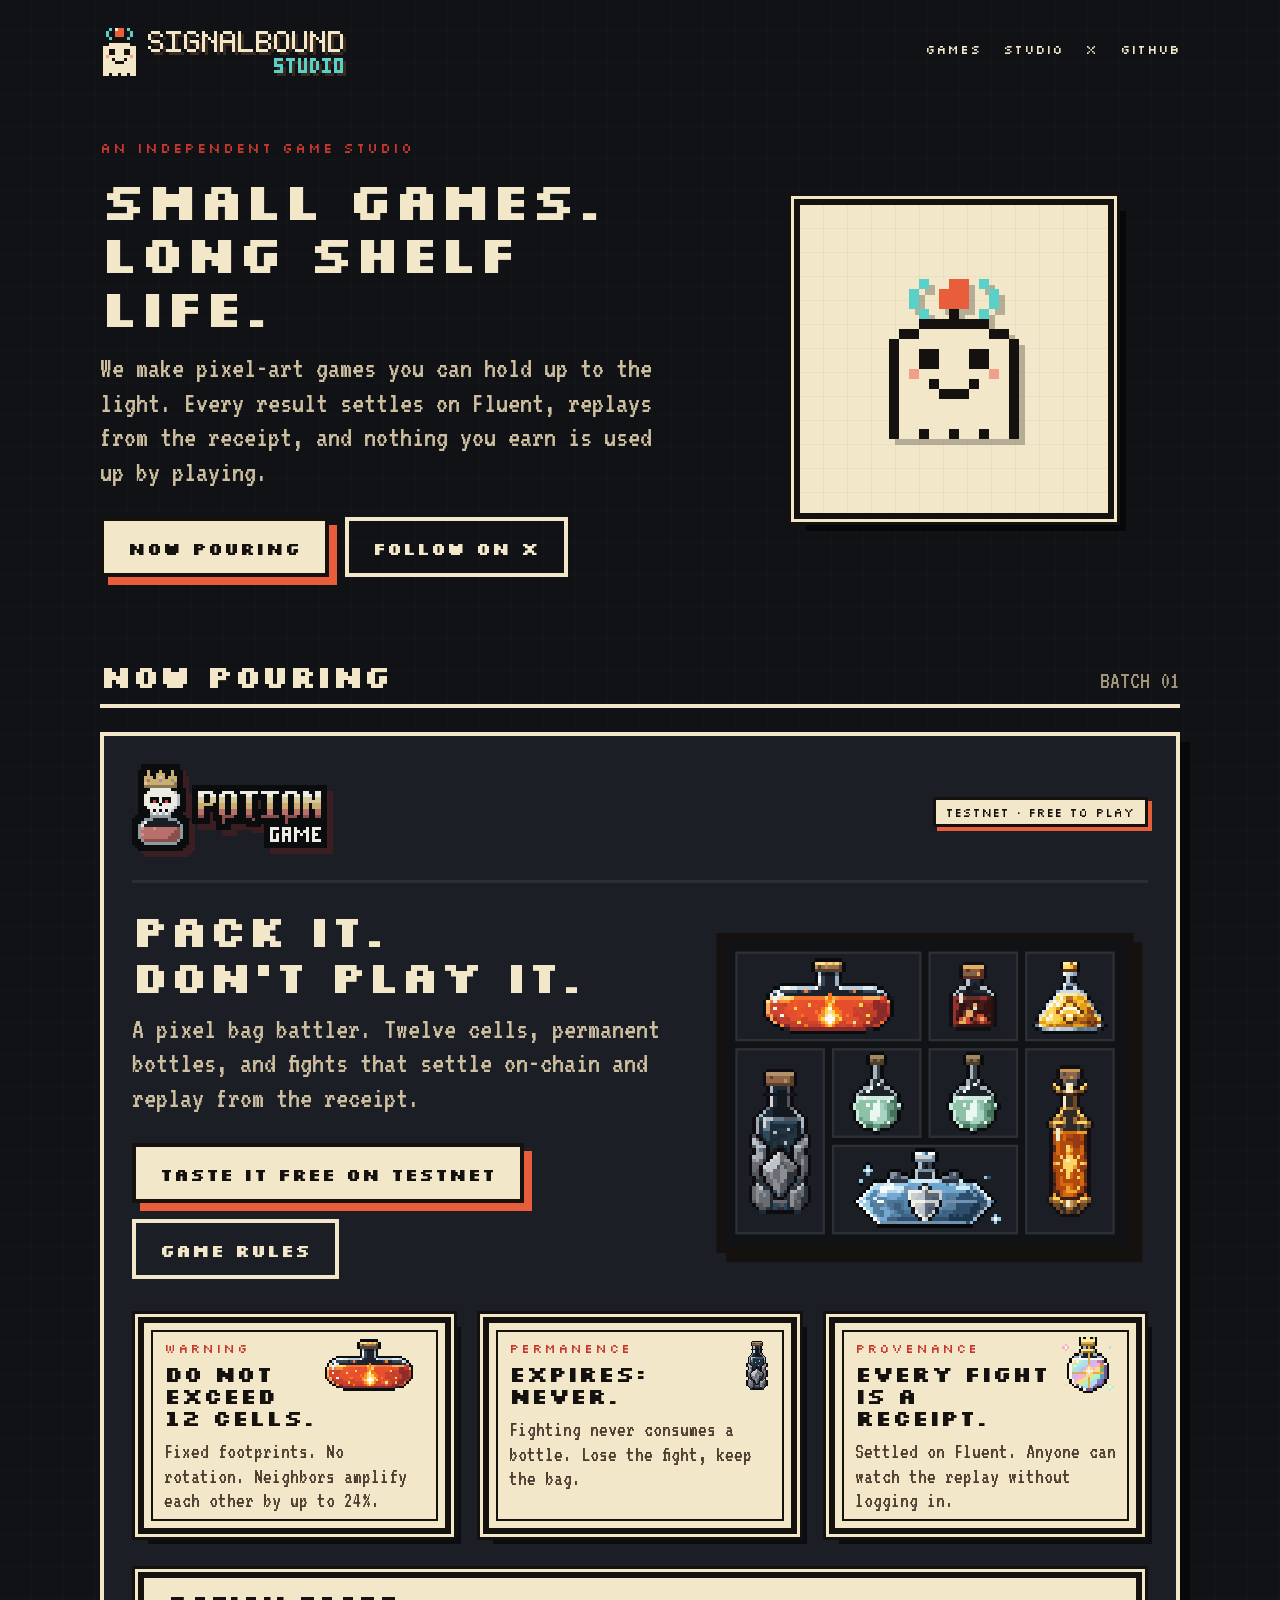
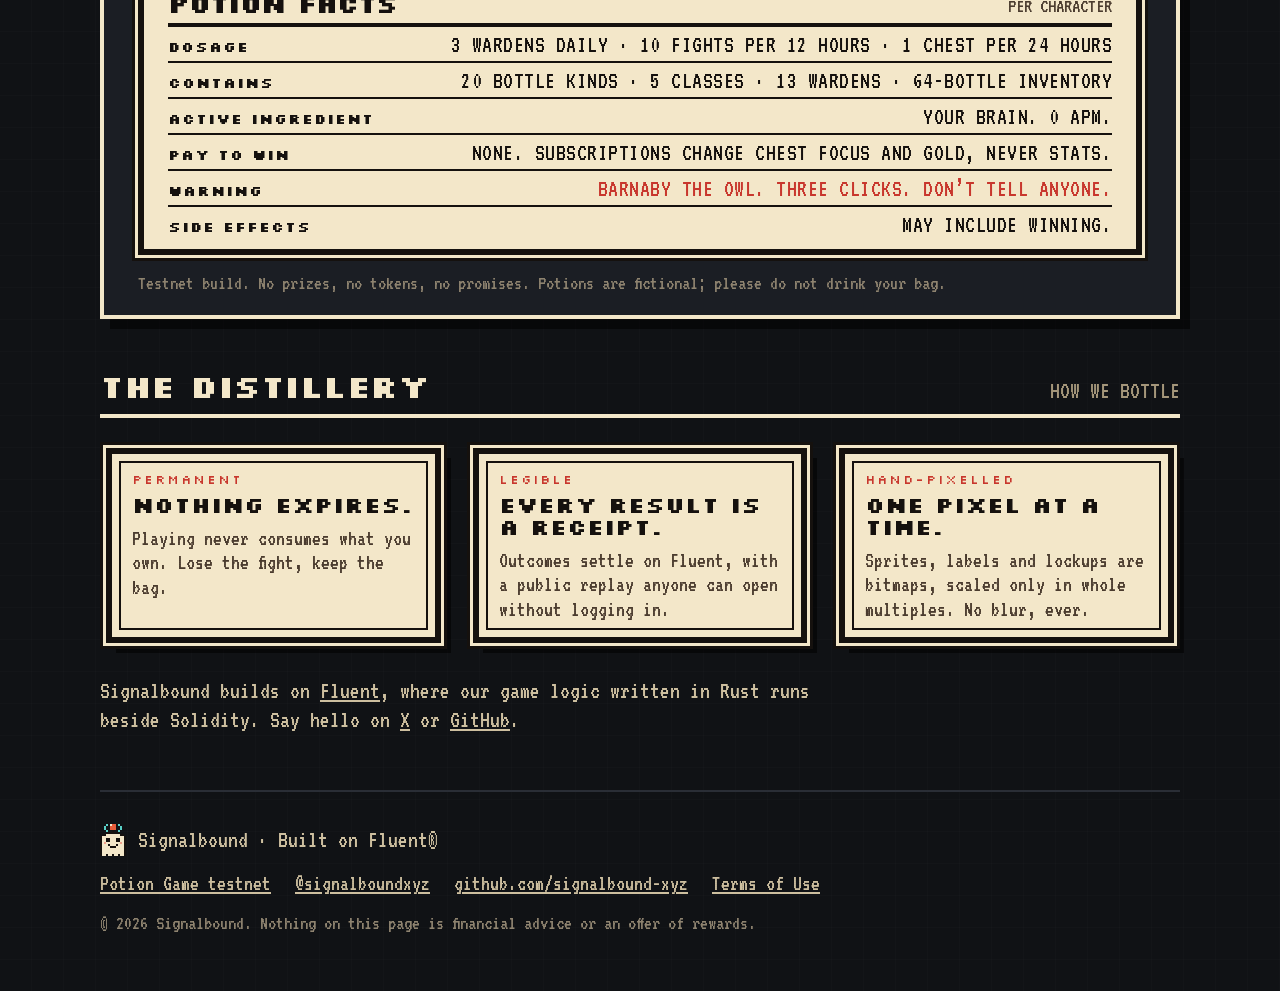
==== index.html @ d856566e "fix(analytics): enable studio error tracking" ====
<!doctype html>
<html lang="en">
<head>
<meta charset="utf-8">
<meta name="viewport" content="width=device-width, initial-scale=1">
<title>Signalbound</title>
<meta name="description" content="Signalbound is an independent pixel-art game studio building on Fluent. Now pouring: Potion Game, a bag battler where every fight is a receipt.">
<link rel="canonical" href="https://signalbound.xyz/">
<meta property="og:type" content="website">
<meta property="og:site_name" content="Signalbound">
<meta property="og:url" content="https://signalbound.xyz/">
<meta property="og:title" content="Signalbound — small games, long shelf life">
<meta property="og:description" content="An independent pixel-art game studio building on Fluent. Now pouring: Potion Game.">
<meta property="og:image" content="https://signalbound.xyz/og.png">
<meta property="og:image:width" content="1200">
<meta property="og:image:height" content="630">
<meta name="twitter:card" content="summary_large_image">
<meta name="twitter:site" content="@signalboundxyz">
<meta name="theme-color" content="#101215">
<link rel="icon" href="favicon.ico" sizes="32x32">
<link rel="icon" href="favicon.svg" type="image/svg+xml">
<link rel="icon" href="favicon-32x32.png" type="image/png" sizes="32x32">
<link rel="apple-touch-icon" href="apple-touch-icon.png">
<link rel="stylesheet" href="fonts/fonts.css">
<link rel="stylesheet" href="label.css">
<link rel="stylesheet" href="site.css">
<script>
!function(t,e){var o,n,p,r;e.__SV||(window.posthog=e,e._i=[],e.init=function(i,s,a){function g(t,e){var o=e.split(".");2==o.length&&(t=t[o[0]],e=o[1]),t[e]=function(){t.push([e].concat(Array.prototype.slice.call(arguments,0)))}}(p=t.createElement("script")).type="text/javascript",p.crossOrigin="anonymous",p.async=!0,p.src=s.api_host.replace(".i.posthog.com","-assets.i.posthog.com")+"/static/array.js",(r=t.getElementsByTagName("script")[0]).parentNode.insertBefore(p,r);var u=e;for(void 0!==a?u=e[a]=[]:a="posthog",u.people=u.people||[],Object.defineProperty(u,"toString",{configurable:!0,enumerable:!0,writable:!0,value:function(t){var e="posthog";return"posthog"!==a&&(e+="."+a),t||(e+=" (stub)"),e}}),Object.defineProperty(u.people,"toString",{configurable:!0,enumerable:!0,writable:!0,value:function(){return u.toString(1)+".people (stub)"}}),o="init capture register register_once register_for_session unregister unregister_for_session getFeatureFlag getFeatureFlagResult isFeatureEnabled reloadFeatureFlags updateEarlyAccessFeatureEnrollment getEarlyAccessFeatures on onFeatureFlags onSessionId getSurveys getActiveMatchingSurveys renderSurvey canRenderSurvey getNextSurveyStep identify setPersonProperties group resetGroups setPersonPropertiesForFlags resetPersonPropertiesForFlags setGroupPropertiesForFlags resetGroupPropertiesForFlags reset get_distinct_id getGroups get_session_id get_session_replay_url alias set_config startSessionRecording stopSessionRecording sessionRecordingStarted captureException loadToolbar get_property getSessionProperty createPersonProfile opt_in_capturing opt_out_capturing has_opted_in_capturing has_opted_out_capturing clear_opt_in_out_capturing debug".split(" "),n=0;n<o.length;n++)g(u,o[n]);e._i.push([i,s,a])},e.__SV=1)}(document,window.posthog||[]);
posthog.init('phc_nLXZm6nXGabThJq3TNxtGGkm6bR3s69bmhMkZK7hMp4H', {
    api_host: 'https://us.i.posthog.com',
    defaults: '2026-05-30',
    capture_exceptions: true
});
</script>
</head>
<body>
<a class="skip" href="#games">Skip to games</a>
<div class="wrap">

<header class="top">
  <a class="brand" href="/" aria-label="Signalbound home">
    <img class="px" src="assets/studio-lockup.svg" width="246" height="48" alt="Signalbound Studio">
  </a>
  <nav aria-label="Site">
    <a href="#games">Games</a>
    <a href="#studio">Studio</a>
    <a href="https://x.com/signalboundxyz" rel="me">X</a>
    <a href="https://github.com/signalbound-xyz" rel="me">GitHub</a>
  </nav>
</header>

<main>
  <section class="hero-studio" aria-labelledby="hero-title">
    <div>
      <p class="kicker">An independent game studio</p>
      <h1 id="hero-title">Small games.<br>Long shelf life.</h1>
      <p class="lede">We make pixel-art games you can hold up to the light. Every result settles on Fluent, replays from the receipt, and nothing you earn is used up by playing.</p>
      <div class="ctas">
        <a class="cta" href="#games">Now pouring</a>
        <a class="cta ghost" href="https://x.com/signalboundxyz">Follow on X</a>
      </div>
    </div>
    <div class="seal" aria-hidden="true">
      <div class="seal-box">
        <!-- studio-mark:start -->
        <svg xmlns="http://www.w3.org/2000/svg" viewBox="0 0 13 16" width="130" height="160" shape-rendering="crispEdges" aria-hidden="true" class="px studio-ghost"><g class="arc arc-l"><path fill="#5ad1c8" d="M3 0h1v1h-1zM2 1h1v1h-1zM2 2h1v1h-1zM3 3h1v1h-1z"/></g><g class="arc arc-r"><path fill="#5ad1c8" d="M9 0h1v1h-1zM10 1h1v1h-1zM10 2h1v1h-1zM9 3h1v1h-1z"/></g><g class="tip"><path fill="#f3e7c9" d="M5 0h1v1h-1z"/><path fill="#e85d3a" d="M6 0h1v1h-1zM7 0h1v1h-1zM5 1h1v1h-1zM6 1h1v1h-1zM7 1h1v1h-1zM5 2h1v1h-1zM6 2h1v1h-1zM7 2h1v1h-1z"/></g><g class="body"><path fill="#15110e" d="M6 3h1v1h-1zM3 4h1v1h-1zM4 4h1v1h-1zM5 4h1v1h-1zM6 4h1v1h-1zM7 4h1v1h-1zM8 4h1v1h-1zM9 4h1v1h-1zM1 5h1v1h-1zM2 5h1v1h-1zM10 5h1v1h-1zM11 5h1v1h-1zM0 6h1v1h-1zM12 6h1v1h-1zM0 7h1v1h-1zM3 7h1v1h-1zM4 7h1v1h-1zM8 7h1v1h-1zM9 7h1v1h-1zM12 7h1v1h-1zM0 8h1v1h-1zM3 8h1v1h-1zM4 8h1v1h-1zM8 8h1v1h-1zM9 8h1v1h-1zM12 8h1v1h-1zM0 9h1v1h-1zM12 9h1v1h-1zM0 10h1v1h-1zM4 10h1v1h-1zM8 10h1v1h-1zM12 10h1v1h-1zM0 11h1v1h-1zM5 11h1v1h-1zM6 11h1v1h-1zM7 11h1v1h-1zM12 11h1v1h-1zM0 12h1v1h-1zM12 12h1v1h-1zM0 13h1v1h-1zM12 13h1v1h-1zM0 14h1v1h-1zM12 14h1v1h-1zM0 15h1v1h-1zM3 15h1v1h-1zM6 15h1v1h-1zM9 15h1v1h-1zM12 15h1v1h-1z"/><path fill="#f3e7c9" d="M3 5h1v1h-1zM4 5h1v1h-1zM5 5h1v1h-1zM6 5h1v1h-1zM7 5h1v1h-1zM8 5h1v1h-1zM9 5h1v1h-1zM1 6h1v1h-1zM2 6h1v1h-1zM3 6h1v1h-1zM4 6h1v1h-1zM5 6h1v1h-1zM6 6h1v1h-1zM7 6h1v1h-1zM8 6h1v1h-1zM9 6h1v1h-1zM10 6h1v1h-1zM11 6h1v1h-1zM1 7h1v1h-1zM2 7h1v1h-1zM5 7h1v1h-1zM6 7h1v1h-1zM7 7h1v1h-1zM10 7h1v1h-1zM11 7h1v1h-1zM1 8h1v1h-1zM2 8h1v1h-1zM5 8h1v1h-1zM6 8h1v1h-1zM7 8h1v1h-1zM10 8h1v1h-1zM11 8h1v1h-1zM1 9h1v1h-1zM3 9h1v1h-1zM4 9h1v1h-1zM5 9h1v1h-1zM6 9h1v1h-1zM7 9h1v1h-1zM8 9h1v1h-1zM9 9h1v1h-1zM11 9h1v1h-1zM1 10h1v1h-1zM2 10h1v1h-1zM3 10h1v1h-1zM5 10h1v1h-1zM6 10h1v1h-1zM7 10h1v1h-1zM9 10h1v1h-1zM10 10h1v1h-1zM11 10h1v1h-1zM1 11h1v1h-1zM2 11h1v1h-1zM3 11h1v1h-1zM4 11h1v1h-1zM8 11h1v1h-1zM9 11h1v1h-1zM10 11h1v1h-1zM11 11h1v1h-1zM1 12h1v1h-1zM2 12h1v1h-1zM3 12h1v1h-1zM4 12h1v1h-1zM5 12h1v1h-1zM6 12h1v1h-1zM7 12h1v1h-1zM8 12h1v1h-1zM9 12h1v1h-1zM10 12h1v1h-1zM11 12h1v1h-1zM1 13h1v1h-1zM2 13h1v1h-1zM3 13h1v1h-1zM4 13h1v1h-1zM5 13h1v1h-1zM6 13h1v1h-1zM7 13h1v1h-1zM8 13h1v1h-1zM9 13h1v1h-1zM10 13h1v1h-1zM11 13h1v1h-1zM1 14h1v1h-1zM2 14h1v1h-1zM3 14h1v1h-1zM4 14h1v1h-1zM5 14h1v1h-1zM6 14h1v1h-1zM7 14h1v1h-1zM8 14h1v1h-1zM9 14h1v1h-1zM10 14h1v1h-1zM11 14h1v1h-1zM1 15h1v1h-1zM2 15h1v1h-1zM4 15h1v1h-1zM5 15h1v1h-1zM7 15h1v1h-1zM8 15h1v1h-1zM10 15h1v1h-1zM11 15h1v1h-1z"/><path fill="#f0a08a" d="M2 9h1v1h-1zM10 9h1v1h-1z"/></g></svg>
        <!-- studio-mark:end -->
      </div>
    </div>
  </section>

  <section id="games" class="games" aria-labelledby="games-title">
    <h2 id="games-title" class="section-title">Now pouring <small>Batch 01</small></h2>

    <article class="game-card" aria-labelledby="pg-name">
      <div class="game-head">
        <img id="pg-name" class="px game-lockup" src="assets/potion-game-lockup.svg" width="201" height="96" alt="Potion Game">
        <span class="status">Testnet · free to play</span>
      </div>

      <div class="game-body">
        <div>
          <h3 id="pg-title" class="tagline">Pack it.<br>Don’t play it.</h3>
          <p class="lede">A pixel bag battler. Twelve cells, permanent bottles, and fights that settle on-chain and replay from the receipt.</p>
          <div class="ctas">
            <a class="cta" href="https://testnet.potion.game">Taste it free on testnet</a>
            <a class="cta ghost" href="https://testnet.potion.game/game-rules/2026-10-29-balance.html">Game rules</a>
          </div>
        </div>
        <div class="hero-bag" aria-label="An example bag: twelve cells, eight bottles">
          <div class="bag">
            <div class="cell" style="grid-column:1 / span 2;grid-row:1 / span 1"><img src="assets/potions/ember.png" alt="Ember"></div>
            <div class="cell" style="grid-column:3 / span 1;grid-row:1 / span 1"><img src="assets/potions/cinder.png" alt="Cinder"></div>
            <div class="cell" style="grid-column:4 / span 1;grid-row:1 / span 1"><img src="assets/potions/focus.png" alt="Focus"></div>
            <div class="cell" style="grid-column:1 / span 1;grid-row:2 / span 2"><img src="assets/potions/stone.png" alt="Stone"></div>
            <div class="cell" style="grid-column:2 / span 1;grid-row:2 / span 1"><img src="assets/potions/dew.png" alt="Dew"></div>
            <div class="cell" style="grid-column:3 / span 1;grid-row:2 / span 1"><img src="assets/potions/dew.png" alt="Dew"></div>
            <div class="cell" style="grid-column:4 / span 1;grid-row:2 / span 2"><img src="assets/potions/sunfire.png" alt="Sunfire"></div>
            <div class="cell" style="grid-column:2 / span 2;grid-row:3 / span 1"><img src="assets/potions/bastion.png" alt="Bastion"></div>
          </div>
        </div>
      </div>

      <div class="strip">
        <div class="mini"><img src="assets/potions/ember.png" alt=""><p class="k">Warning</p><h4>Do not exceed 12 cells.</h4><p>Fixed footprints. No rotation. Neighbors amplify each other by up to 24%.</p></div>
        <div class="mini"><img src="assets/potions/stone.png" alt=""><p class="k">Permanence</p><h4>Expires: never.</h4><p>Fighting never consumes a bottle. Lose the fight, keep the bag.</p></div>
        <div class="mini"><img src="assets/potions/origin.png" alt=""><p class="k">Provenance</p><h4>Every fight is a receipt.</h4><p>Settled on Fluent. Anyone can watch the replay without logging in.</p></div>
      </div>

      <div class="facts-wrap">
        <section class="facts" aria-label="Potion facts">
          <h4 class="facts-title">Potion facts<small>Per character</small></h4>
          <div class="fact"><b>Dosage</b><span>3 Wardens daily · 10 fights per 12 hours · 1 chest per 24 hours</span></div>
          <div class="fact"><b>Contains</b><span>20 bottle kinds · 5 classes · 13 Wardens · 64-bottle inventory</span></div>
          <div class="fact"><b>Active ingredient</b><span>Your brain. 0 APM.</span></div>
          <div class="fact"><b>Pay to win</b><span>None. Subscriptions change chest focus and gold, never stats.</span></div>
          <div class="fact warn"><b>Warning</b><span>Barnaby the owl. Three clicks. Don’t tell anyone.</span></div>
          <div class="fact"><b>Side effects</b><span>May include winning.</span></div>
        </section>
      </div>

      <p class="fine">Testnet build. No prizes, no tokens, no promises. Potions are fictional; please do not drink your bag.</p>
    </article>
  </section>

  <section id="studio" class="studio" aria-labelledby="studio-title">
    <h2 id="studio-title" class="section-title">The distillery <small>How we bottle</small></h2>
    <div class="principles">
      <div class="mini"><p class="k">Permanent</p><h4>Nothing expires.</h4><p>Playing never consumes what you own. Lose the fight, keep the bag.</p></div>
      <div class="mini"><p class="k">Legible</p><h4>Every result is a receipt.</h4><p>Outcomes settle on Fluent, with a public replay anyone can open without logging in.</p></div>
      <div class="mini"><p class="k">Hand-pixelled</p><h4>One pixel at a time.</h4><p>Sprites, labels and lockups are bitmaps, scaled only in whole multiples. No blur, ever.</p></div>
    </div>
    <p class="studio-note">Signalbound builds on <a href="https://fluent.xyz">Fluent</a>, where our game logic written in Rust runs beside Solidity. Say hello on <a href="https://x.com/signalboundxyz">X</a> or <a href="https://github.com/signalbound-xyz">GitHub</a>.</p>
  </section>
</main>

<footer class="legal">
  <div class="maker">
    <img class="px" src="assets/studio-mark.svg" width="26" height="32" alt="">
    <span>Signalbound · Built on Fluent®</span>
  </div>
  <nav class="foot-links" aria-label="Footer">
    <a href="https://testnet.potion.game">Potion Game testnet</a>
    <a href="https://x.com/signalboundxyz">@signalboundxyz</a>
    <a href="https://github.com/signalbound-xyz">github.com/signalbound-xyz</a>
    <a href="https://testnet.potion.game/terms/2026-10-27.html">Terms of Use</a>
  </nav>
  <p>© 2026 Signalbound. Nothing on this page is financial advice or an offer of rewards.</p>
</footer>

</div>
</body>
</html>
---- fonts/fonts.css ----
/* latin-ext */
@font-face {
  font-family: 'Silkscreen';
  font-style: normal;
  font-weight: 400;
  font-display: swap;
  src: url(silkscreen-3.woff2) format('woff2');
  unicode-range: U+0100-02BA, U+02BD-02C5, U+02C7-02CC, U+02CE-02D7, U+02DD-02FF, U+0304, U+0308, U+0329, U+1D00-1DBF, U+1E00-1E9F, U+1EF2-1EFF, U+2020, U+20A0-20AB, U+20AD-20C4, U+2113, U+2C60-2C7F, U+A720-A7FF;
}
/* latin */
@font-face {
  font-family: 'Silkscreen';
  font-style: normal;
  font-weight: 400;
  font-display: swap;
  src: url(silkscreen-4.woff2) format('woff2');
  unicode-range: U+0000-00FF, U+0131, U+0152-0153, U+02BB-02BC, U+02C6, U+02DA, U+02DC, U+0304, U+0308, U+0329, U+2000-206F, U+20AC, U+2122, U+2191, U+2193, U+2212, U+2215, U+FEFF, U+FFFD;
}
/* latin-ext */
@font-face {
  font-family: 'Silkscreen';
  font-style: normal;
  font-weight: 700;
  font-display: swap;
  src: url(silkscreen-1.woff2) format('woff2');
  unicode-range: U+0100-02BA, U+02BD-02C5, U+02C7-02CC, U+02CE-02D7, U+02DD-02FF, U+0304, U+0308, U+0329, U+1D00-1DBF, U+1E00-1E9F, U+1EF2-1EFF, U+2020, U+20A0-20AB, U+20AD-20C4, U+2113, U+2C60-2C7F, U+A720-A7FF;
}
/* latin */
@font-face {
  font-family: 'Silkscreen';
  font-style: normal;
  font-weight: 700;
  font-display: swap;
  src: url(silkscreen-2.woff2) format('woff2');
  unicode-range: U+0000-00FF, U+0131, U+0152-0153, U+02BB-02BC, U+02C6, U+02DA, U+02DC, U+0304, U+0308, U+0329, U+2000-206F, U+20AC, U+2122, U+2191, U+2193, U+2212, U+2215, U+FEFF, U+FFFD;
}
/* vietnamese */
@font-face {
  font-family: 'VT323';
  font-style: normal;
  font-weight: 400;
  font-display: swap;
  src: url(vt323-5.woff2) format('woff2');
  unicode-range: U+0102-0103, U+0110-0111, U+0128-0129, U+0168-0169, U+01A0-01A1, U+01AF-01B0, U+0300-0301, U+0303-0304, U+0308-0309, U+0323, U+0329, U+1EA0-1EF9, U+20AB;
}
/* latin-ext */
@font-face {
  font-family: 'VT323';
  font-style: normal;
  font-weight: 400;
  font-display: swap;
  src: url(vt323-6.woff2) format('woff2');
  unicode-range: U+0100-02BA, U+02BD-02C5, U+02C7-02CC, U+02CE-02D7, U+02DD-02FF, U+0304, U+0308, U+0329, U+1D00-1DBF, U+1E00-1E9F, U+1EF2-1EFF, U+2020, U+20A0-20AB, U+20AD-20C4, U+2113, U+2C60-2C7F, U+A720-A7FF;
}
/* latin */
@font-face {
  font-family: 'VT323';
  font-style: normal;
  font-weight: 400;
  font-display: swap;
  src: url(vt323-7.woff2) format('woff2');
  unicode-range: U+0000-00FF, U+0131, U+0152-0153, U+02BB-02BC, U+02C6, U+02DA, U+02DC, U+0304, U+0308, U+0329, U+2000-206F, U+20AC, U+2122, U+2191, U+2193, U+2212, U+2215, U+FEFF, U+FFFD;
}
---- label.css ----
/* potion.game label system. Shared by generated labels and the landing page. */
:root {
  --paper: #f3e7c9;
  --paper-deep: #e6d5ad;
  --ink: #15110e;
  --ink-soft: #4a3b2e;
  --night: #101215;
  --night-soft: #1b1e24;
  --red: #c8372d;
  --cork: #b9793f;
  --liquid: #e85d3a;
  --accent: #e85d3a;
  --font-display: "Silkscreen", monospace;
  --font-body: "VT323", monospace;
}
* {
  box-sizing: border-box;
}
html,
body {
  margin: 0;
  padding: 0;
}
body {
  background: var(--night);
  color: var(--ink);
  font-family: var(--font-body);
  -webkit-font-smoothing: none;
}
img.px,
.px img {
  image-rendering: pixelated;
  image-rendering: crisp-edges;
}

/* ---------- Label card ---------- */
.canvas {
  width: 1200px;
  height: 1200px;
  display: grid;
  place-items: center;
  background: var(--night);
  background-image:
    linear-gradient(transparent 31px, rgba(255, 255, 255, 0.025) 32px),
    linear-gradient(90deg, transparent 31px, rgba(255, 255, 255, 0.025) 32px);
  background-size: 32px 32px;
  overflow: hidden;
  position: relative;
}
.canvas.og {
  width: 1200px;
  height: 630px;
}
.label {
  width: 1040px;
  height: 1040px;
  background: var(--paper);
  border: 8px solid var(--ink);
  box-shadow:
    0 0 0 4px var(--paper),
    0 0 0 8px var(--ink),
    16px 16px 0 0 rgba(0, 0, 0, 0.55);
  position: relative;
  display: flex;
  flex-direction: column;
  padding: 28px 36px 24px;
  color: var(--ink);
}
.label::before {
  /* inner hairline, pharmacy-label style */
  content: "";
  position: absolute;
  inset: 10px;
  border: 2px solid var(--ink);
  pointer-events: none;
}
.label-head {
  display: flex;
  align-items: center;
  justify-content: space-between;
  gap: 24px;
  padding-bottom: 18px;
  border-bottom: 4px solid var(--ink);
}
.label-head .wordmark svg {
  display: block;
  height: 52px;
  width: auto;
}
.label-head .series {
  font-family: var(--font-display);
  font-weight: 700;
  font-size: 22px;
  letter-spacing: 1px;
  text-transform: uppercase;
  text-align: right;
  line-height: 1.25;
}
.label-head .series small {
  display: block;
  font-weight: 400;
  font-size: 15px;
  color: var(--ink-soft);
}

/* hero */
.hero {
  flex: 1 1 auto;
  display: grid;
  grid-template-columns: 360px 1fr;
  gap: 28px;
  align-items: center;
  padding: 22px 0 12px;
  min-height: 0;
}
.hero.centered {
  grid-template-columns: 1fr;
  text-align: center;
}
.portrait {
  width: 360px;
  height: 360px;
  display: grid;
  place-items: center;
  background: var(--accent);
  border: 6px solid var(--ink);
  box-shadow: 8px 8px 0 0 var(--ink);
  position: relative;
  overflow: hidden;
}
.portrait::after {
  content: "";
  position: absolute;
  inset: 0;
  background-image:
    linear-gradient(transparent 23px, rgba(0, 0, 0, 0.08) 24px),
    linear-gradient(90deg, transparent 23px, rgba(0, 0, 0, 0.08) 24px);
  background-size: 24px 24px;
  pointer-events: none;
}
.portrait img {
  position: relative;
  z-index: 1;
  image-rendering: pixelated;
  filter: drop-shadow(6px 6px 0 rgba(0, 0, 0, 0.35));
}
.portrait img.warden {
  width: 320px;
  height: 320px;
}
.portrait img.boss {
  width: 330px;
  height: auto;
}
.portrait img.potion {
  height: 150px;
  width: auto;
}
.portrait img.potion.tall {
  height: 260px;
}
.portrait img.potion.square {
  height: 200px;
}
.title-block {
  min-width: 0;
}
.kicker {
  font-family: var(--font-display);
  font-size: 18px;
  letter-spacing: 2px;
  text-transform: uppercase;
  color: var(--red);
  margin: 0 0 10px;
}
h1.title {
  font-family: var(--font-display);
  font-weight: 700;
  font-size: 64px;
  line-height: 0.98;
  margin: 0;
  text-transform: uppercase;
  letter-spacing: -1px;
  overflow-wrap: normal;
  word-break: keep-all;
}
h1.title.mid {
  font-size: 56px;
}
h1.title.long {
  font-size: 50px;
}
h1.title.xl {
  font-size: 44px;
}
h1.title.line {
  font-size: 58px;
}
.subtitle {
  font-family: var(--font-body);
  font-size: 40px;
  line-height: 1;
  margin: 14px 0 0;
  color: var(--ink-soft);
}
.hero.centered h1.title {
  font-size: 72px;
}
.hero.centered .subtitle {
  font-size: 42px;
}

/* facts panel */
.facts {
  border-top: 12px solid var(--ink);
  border-bottom: 6px solid var(--ink);
  padding: 6px 0 4px;
}
.facts-title {
  font-family: var(--font-display);
  font-weight: 700;
  font-size: 34px;
  text-transform: uppercase;
  margin: 0;
  letter-spacing: -1px;
  padding-bottom: 4px;
  border-bottom: 4px solid var(--ink);
}
.facts-title small {
  font-family: var(--font-body);
  font-weight: 400;
  font-size: 26px;
  letter-spacing: 0;
  float: right;
  margin-top: 8px;
  color: var(--ink-soft);
}
.fact {
  display: flex;
  justify-content: space-between;
  gap: 24px;
  align-items: baseline;
  padding: 6px 0 4px;
  border-bottom: 2px solid var(--ink);
  font-size: 34px;
  line-height: 1;
}
.fact:last-child {
  border-bottom: 0;
}
.fact b {
  font-family: var(--font-display);
  font-weight: 700;
  font-size: 20px;
  text-transform: uppercase;
  letter-spacing: 1px;
  flex: 0 0 auto;
  padding-top: 6px;
}
.fact span {
  text-align: right;
  text-transform: uppercase;
  letter-spacing: 0.5px;
}
.fact.warn span {
  color: var(--red);
}

/* footer */
.label-foot {
  display: flex;
  align-items: center;
  justify-content: space-between;
  gap: 16px;
  padding-top: 14px;
  margin-top: auto;
  font-size: 28px;
  color: var(--ink-soft);
}
.label-foot .maker {
  display: flex;
  align-items: center;
  gap: 12px;
}
.label-foot .maker img {
  height: 44px;
  width: auto;
  image-rendering: pixelated;
}
.label-foot .url {
  font-family: var(--font-display);
  font-size: 20px;
  color: var(--ink);
}

/* stamp */
.stamp {
  position: absolute;
  top: 110px;
  right: 40px;
  transform: rotate(-9deg);
  font-family: var(--font-display);
  font-weight: 700;
  font-size: 26px;
  letter-spacing: 2px;
  text-transform: uppercase;
  color: var(--red);
  border: 5px solid var(--red);
  padding: 8px 14px 6px;
  z-index: 3;
  mix-blend-mode: multiply;
  opacity: 0.88;
  text-align: center;
  line-height: 1.1;
}
.stamp::after {
  content: "";
  position: absolute;
  inset: 4px;
  border: 2px solid var(--red);
}

/* bag grid (house bag labels, cell demos) */
.bag {
  display: grid;
  grid-template-columns: repeat(4, 78px);
  grid-template-rows: repeat(3, 78px);
  gap: 6px;
  padding: 10px;
  background: var(--night);
  border: 6px solid var(--ink);
  box-shadow: 8px 8px 0 0 var(--ink);
  position: relative;
  z-index: 1;
}
.bag .cell {
  background: var(--night-soft);
  outline: 2px solid rgba(255, 255, 255, 0.08);
  outline-offset: -2px;
  display: grid;
  place-items: center;
}
.bag .cell img {
  max-width: 92%;
  max-height: 92%;
  image-rendering: pixelated;
}
.emoji-grid {
  font-family: var(--font-body);
  font-size: 44px;
  line-height: 1.05;
  letter-spacing: 2px;
  white-space: pre;
  margin: 12px 0 0;
}

/* OG card */
.og-card {
  width: 1200px;
  height: 630px;
  display: grid;
  grid-template-columns: minmax(0, 1fr) 440px;
  align-items: center;
  padding: 56px 72px;
  gap: 40px;
  color: var(--paper);
}
.og-card .wordmark svg {
  width: 492px; /* 6x of the 82x14 shadowed grid, keeps pixels square */
  height: auto;
  display: block;
}
.og-card .tag {
  font-family: var(--font-display);
  font-weight: 700;
  font-size: 44px;
  text-transform: uppercase;
  margin: 34px 0 10px;
  line-height: 1.05;
}
.og-card .sub {
  font-size: 34px;
  line-height: 1.1;
  color: #cdbf9f;
  margin: 0;
}
.og-card .maker {
  margin-top: 36px;
  display: flex;
  align-items: center;
  gap: 14px;
  font-size: 28px;
  color: #a4967a;
}
.og-card .maker img {
  height: 48px;
  image-rendering: pixelated;
}
.og-card .og-bag {
  display: grid;
  place-items: center;
  gap: 22px;
  transform: rotate(4deg);
}
.og-card .og-bag .bag {
  transform: scale(1.1);
  transform-origin: center;
  margin: 30px 0 20px;
}
.og-card .og-note {
  font-family: var(--font-display);
  font-weight: 700;
  font-size: 18px;
  text-transform: uppercase;
  letter-spacing: 1px;
  color: var(--ink);
  background: var(--paper);
  border: 4px solid var(--ink);
  padding: 8px 12px 6px;
  box-shadow: 6px 6px 0 0 var(--liquid);
}
---- site.css ----
/* signalbound.xyz — studio site. Builds on label.css, the shared potion label system. */

body {
  background: var(--night);
  color: var(--paper);
  min-height: 100vh;
  background-image:
    linear-gradient(transparent 31px, rgba(255, 255, 255, 0.025) 32px),
    linear-gradient(90deg, transparent 31px, rgba(255, 255, 255, 0.025) 32px);
  background-size: 32px 32px;
  font-size: 22px;
  line-height: 1.2;
}
a { color: #cdbf9f; }
a:focus-visible { outline: 3px solid var(--liquid); outline-offset: 3px; }
.wrap { max-width: 1120px; margin: 0 auto; padding: 0 20px; }
.skip {
  position: absolute; left: -999px; top: 8px;
  font-family: var(--font-display); font-size: 13px; text-transform: uppercase;
  background: var(--paper); color: var(--ink); padding: 8px 12px;
}
.skip:focus { left: 8px; z-index: 10; }

/* ---------- header ---------- */
.top {
  display: flex; align-items: center; justify-content: space-between;
  gap: 20px 32px; flex-wrap: wrap; padding: 28px 0 8px;
}
.top .brand img { display: block; width: 246px; height: 48px; } /* 3× of the 82×16 lockup */
.top nav {
  display: flex; gap: 22px; flex-wrap: wrap;
  font-family: var(--font-display); font-size: 13px; letter-spacing: 1px; text-transform: uppercase;
}
.top nav a { color: var(--paper); text-decoration: none; border-bottom: 2px solid transparent; padding-bottom: 2px; }
.top nav a:hover { border-bottom-color: var(--liquid); }

/* ---------- studio hero ---------- */
.hero-studio {
  display: grid; grid-template-columns: 1.3fr 1fr; gap: 40px; align-items: center;
  padding: 56px 0 32px;
}
.hero-studio .kicker { font-size: 14px; margin: 0 0 16px; }
.hero-studio h1 {
  font-family: var(--font-display); font-weight: 700;
  font-size: clamp(28px, 4.1vw, 54px); line-height: 1.02; letter-spacing: -1px;
  text-transform: uppercase; margin: 0 0 18px;
}
.lede {
  font-size: clamp(24px, 2.4vw, 30px); line-height: 1.15; color: #cdbf9f;
  margin: 0 0 28px; max-width: 600px;
}
.ctas { display: flex; flex-wrap: wrap; gap: 16px; }
.cta {
  display: inline-block; font-family: var(--font-display); font-weight: 700;
  font-size: 18px; text-transform: uppercase; letter-spacing: 1px; line-height: 1;
  color: var(--ink); background: var(--paper); border: 4px solid var(--ink);
  box-shadow: 8px 8px 0 0 var(--liquid); padding: 18px 24px 16px; text-decoration: none;
}
.cta:hover { transform: translate(2px, 2px); box-shadow: 6px 6px 0 0 var(--liquid); }
.cta.ghost { background: transparent; color: var(--paper); border-color: var(--paper); box-shadow: none; }
.cta.ghost:hover { background: rgba(243, 231, 201, 0.08); transform: none; }
.seal { display: grid; place-items: center; }
.seal-box {
  width: 320px; height: 320px; display: grid; place-items: center;
  background: var(--paper); border: 6px solid var(--ink);
  box-shadow: 0 0 0 3px var(--paper), 0 0 0 6px var(--ink), 12px 12px 0 0 rgba(0, 0, 0, 0.55);
  background-image:
    linear-gradient(transparent 23px, rgba(21, 17, 14, 0.08) 24px),
    linear-gradient(90deg, transparent 23px, rgba(21, 17, 14, 0.08) 24px);
  background-size: 24px 24px;
}
.seal-box { transition: transform 0.25s steps(3); }
.seal-box:hover { transform: rotate(-3deg); }
.seal-box svg { width: 130px; height: 160px; filter: drop-shadow(6px 6px 0 rgba(0, 0, 0, 0.25)); animation: ghost-bob 3.2s ease-in-out infinite; } /* 10× of 13×16 */
.seal-box .tip { animation: tip-blink 2.4s steps(1, end) infinite; }
.seal-box .arc { animation: arc-pulse 2.4s ease-out infinite; }
.seal-box .arc-r { animation-delay: 0.3s; }
@keyframes ghost-bob { 0%, 100% { transform: translateY(0); } 50% { transform: translateY(-8px); } }
@keyframes tip-blink { 0%, 55%, 100% { opacity: 1; } 60%, 95% { opacity: 0.25; } }
@keyframes arc-pulse { 0% { opacity: 0; } 35% { opacity: 1; } 100% { opacity: 0; } }
@media (prefers-reduced-motion: reduce) {
  .seal-box, .seal-box svg, .seal-box .tip, .seal-box .arc { animation: none; transition: none; }
}

/* ---------- sections ---------- */
.section-title {
  font-family: var(--font-display); font-weight: 700;
  font-size: clamp(20px, 3vw, 32px); text-transform: uppercase; letter-spacing: -0.5px;
  display: flex; justify-content: space-between; align-items: baseline; gap: 16px; flex-wrap: wrap;
  border-bottom: 4px solid var(--paper); padding-bottom: 8px; margin: 48px 0 24px;
}
.section-title small { font-family: var(--font-body); font-weight: 400; font-size: 24px; letter-spacing: 0; color: #a4967a; }

/* ---------- game card ---------- */
.game-card {
  background: var(--night-soft); border: 4px solid var(--paper);
  box-shadow: 10px 10px 0 0 rgba(0, 0, 0, 0.55); padding: 28px 28px 20px;
}
.game-head {
  display: flex; justify-content: space-between; align-items: center; gap: 20px; flex-wrap: wrap;
  padding-bottom: 20px; border-bottom: 3px solid #2a2e36; margin-bottom: 24px;
}
.game-lockup { display: block; width: 201px; height: 96px; } /* 3× of the 67×32 game lockup */
.status {
  font-family: var(--font-display); font-size: 12px; letter-spacing: 1px; text-transform: uppercase; line-height: 1;
  color: var(--ink); background: var(--paper); border: 3px solid var(--ink);
  padding: 7px 10px 5px; box-shadow: 4px 4px 0 0 var(--liquid); white-space: nowrap;
}
.game-body { display: grid; grid-template-columns: 1.2fr 1fr; gap: 36px; align-items: center; }
.tagline {
  font-family: var(--font-display); font-weight: 700;
  font-size: clamp(26px, 3.6vw, 44px); line-height: 1.05; text-transform: uppercase; margin: 0 0 12px;
}
.hero-bag { display: grid; place-items: center; }
.hero-bag .bag { transform: scale(1.15); transform-origin: center; margin: 30px 0; }

.strip, .principles { display: grid; grid-template-columns: repeat(3, 1fr); gap: 20px; }
.strip { margin: 32px 0 8px; }
.mini {
  background: var(--paper); color: var(--ink); border: 6px solid var(--ink);
  box-shadow: 0 0 0 3px var(--paper), 0 0 0 6px var(--ink), 10px 10px 0 0 rgba(0, 0, 0, 0.55);
  padding: 18px 20px 16px; position: relative; margin: 6px;
}
.mini::before { content: ""; position: absolute; inset: 7px; border: 2px solid var(--ink); pointer-events: none; }
.mini .k { font-family: var(--font-display); font-size: 13px; letter-spacing: 2px; text-transform: uppercase; color: var(--red); margin: 0 0 8px; }
.mini h4 { font-family: var(--font-display); font-weight: 700; font-size: 22px; line-height: 1; margin: 0 0 10px; text-transform: uppercase; }
.mini p { font-size: 22px; line-height: 1.1; margin: 0; color: var(--ink-soft); }
.mini img { height: 56px; width: auto; image-rendering: pixelated; float: right; margin: -4px 0 0 8px; }

.facts-wrap { margin: 32px 6px 16px; }
.facts-wrap .facts {
  background: var(--paper); color: var(--ink); padding: 10px 24px 8px;
  border: 6px solid var(--ink); box-shadow: 0 0 0 3px var(--paper), 0 0 0 6px var(--ink);
}
.facts-wrap .facts-title { font-size: 26px; }
.facts-wrap .facts-title small { font-size: 20px; margin-top: 6px; }
.facts-wrap .fact { font-size: 24px; }
.facts-wrap .fact b { font-size: 14px; padding-top: 4px; }
.fine { font-size: 20px; line-height: 1.2; color: #8f8470; margin: 12px 6px 0; }

/* ---------- studio ---------- */
.studio-note { font-size: 24px; line-height: 1.2; color: #cdbf9f; margin: 28px 0 0; max-width: 760px; }

/* ---------- footer ---------- */
.legal {
  font-size: 20px; line-height: 1.2; color: #8f8470;
  padding: 32px 0 56px; border-top: 2px solid #2a2e36; margin-top: 56px;
}
.legal .maker { display: flex; align-items: center; gap: 12px; color: #cdbf9f; font-size: 24px; margin-bottom: 14px; }
.legal .maker img { width: 26px; height: 32px; } /* 2× of 13×16 */
.foot-links { display: flex; flex-wrap: wrap; gap: 8px 24px; font-size: 22px; margin: 0 0 14px; }
.legal p { margin: 0; }

/* ---------- responsive ---------- */
@media (max-width: 860px) {
  .hero-studio, .game-body { grid-template-columns: 1fr; }
  .hero-studio { padding-top: 32px; }
  .seal { order: -1; }
  .seal-box { width: 240px; height: 240px; }
  .seal-box svg { width: 104px; height: 128px; } /* 8× */
  .strip, .principles { grid-template-columns: 1fr; }
  .hero-bag .bag { transform: none; margin: 8px 0 0; }
  .game-card { padding: 20px 16px 16px; }
}
@media (max-width: 700px) {
  .facts-wrap .fact { flex-direction: column; align-items: flex-start; gap: 2px; padding: 8px 0 6px; }
  .facts-wrap .fact span { text-align: left; }
}
@media (max-width: 480px) {
  .game-lockup { width: 134px; height: 64px; } /* 2× */
}
@media (max-width: 420px) {
  .bag { grid-template-columns: repeat(4, 64px); grid-template-rows: repeat(3, 64px); }
  .cta { font-size: 16px; padding: 16px 18px 14px; }
}
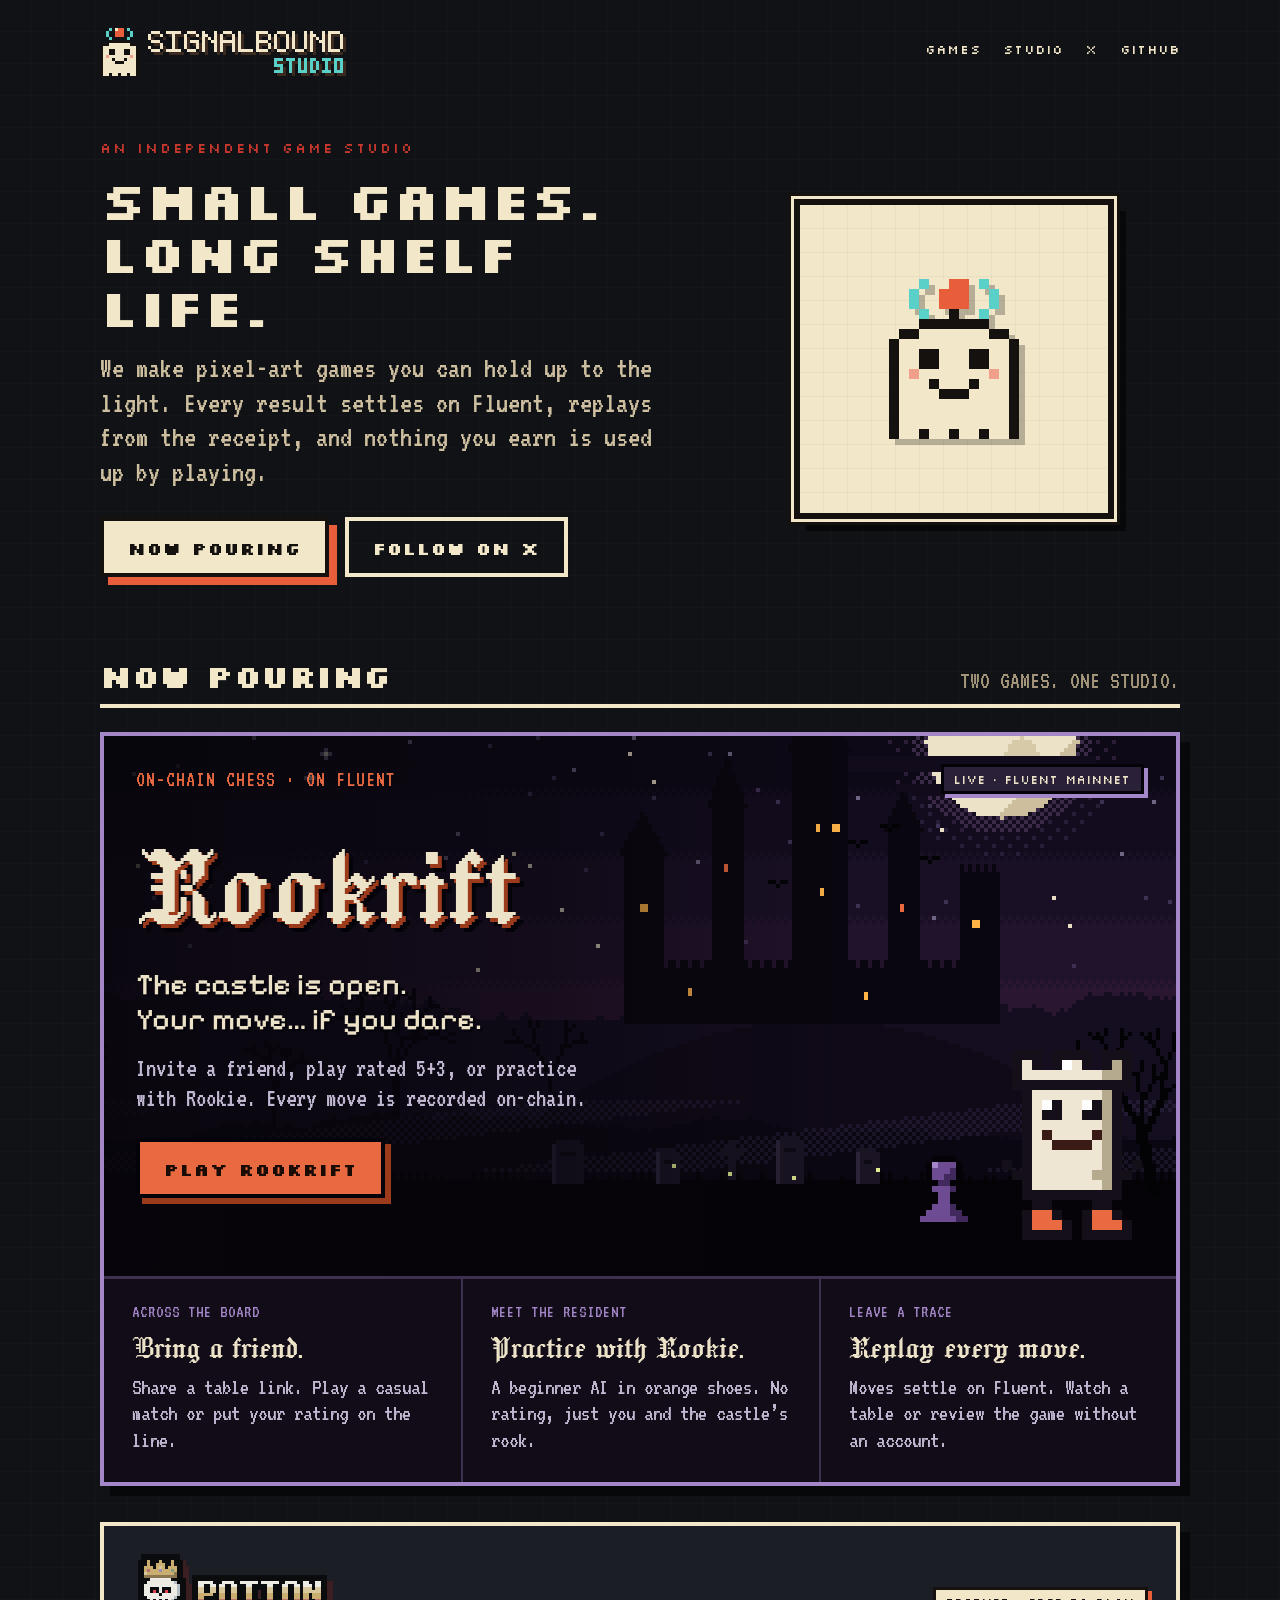
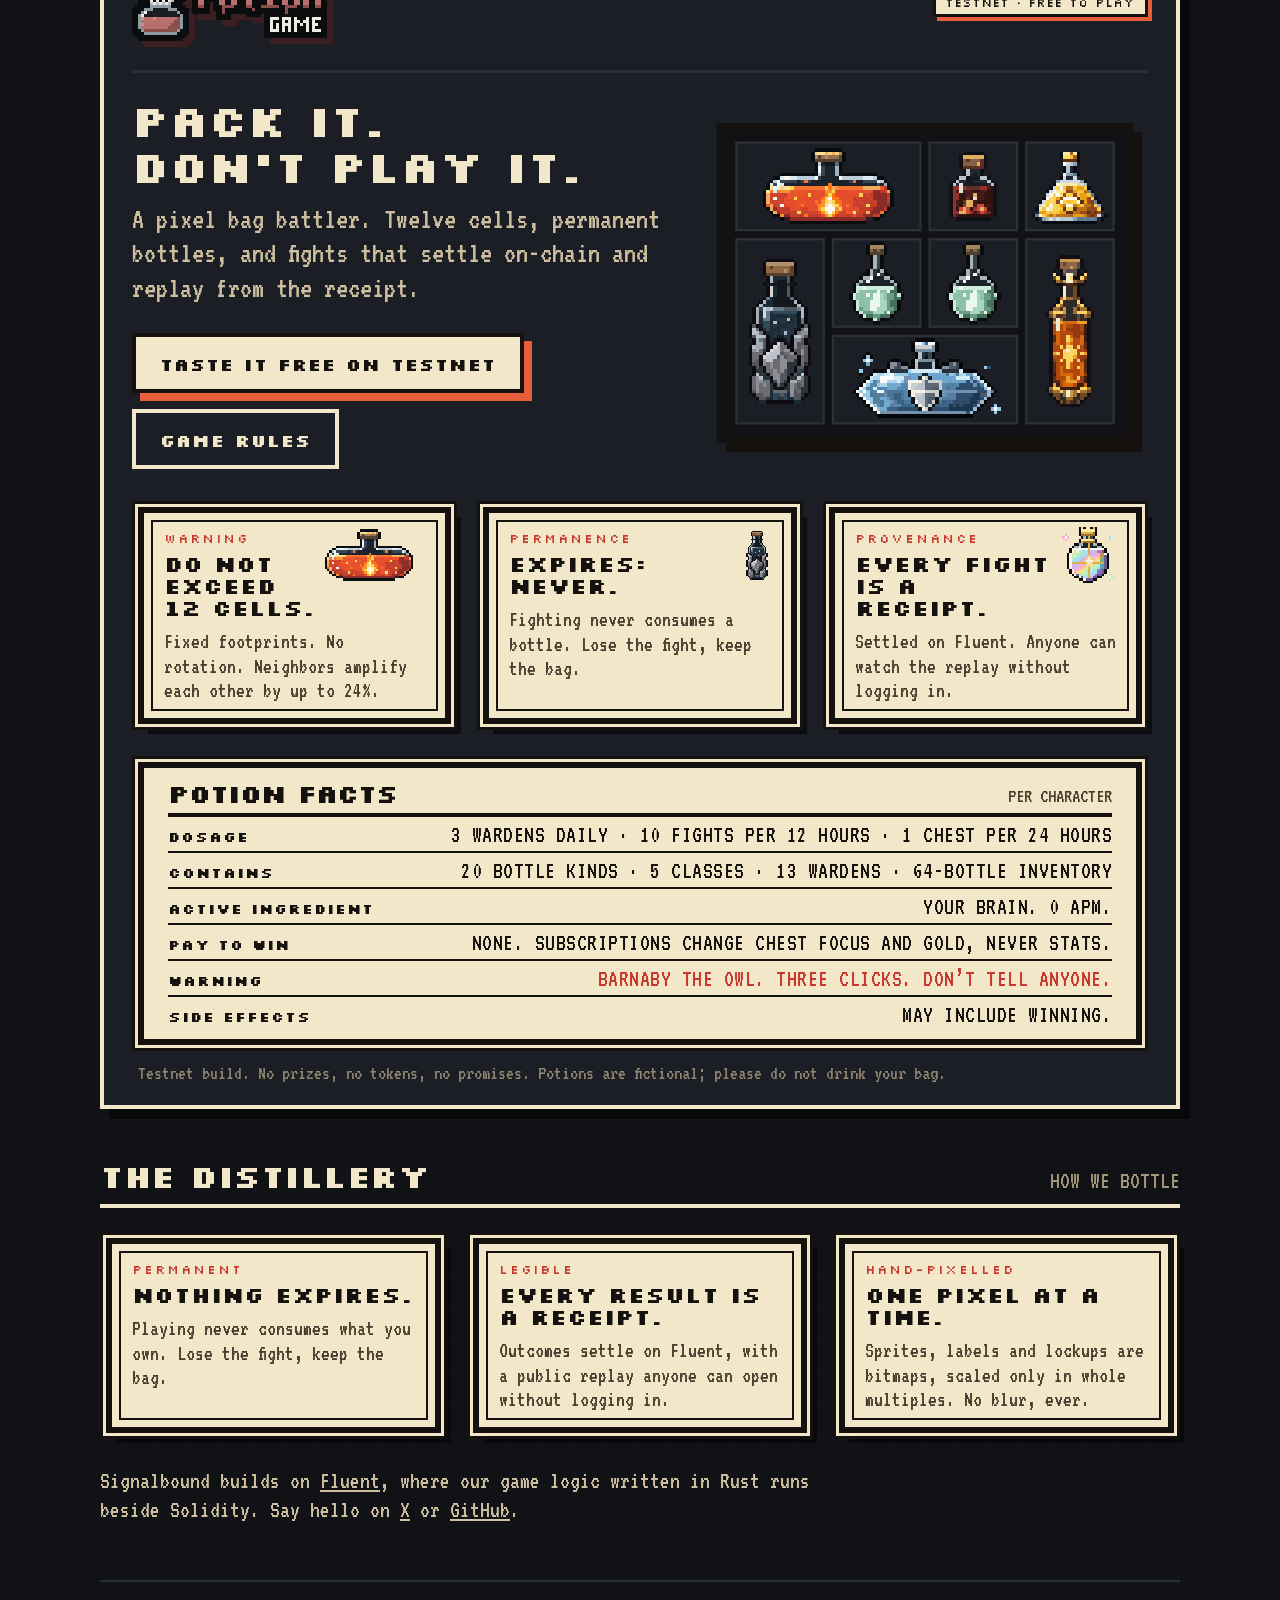
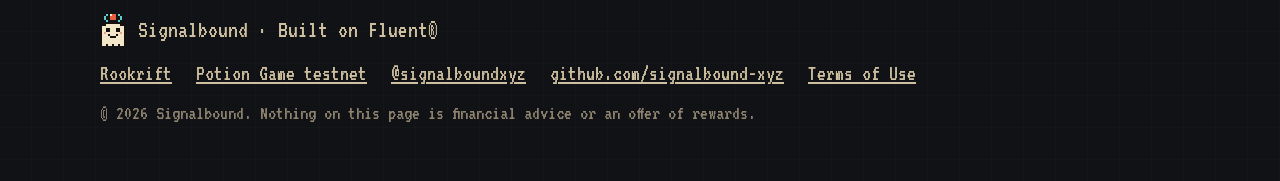
==== commit 336e6b99: "feat(site): showcase Rookrift before Potion Game" ====
--- a/index.html
+++ b/index.html
@@ -4,13 +4,13 @@
 <meta charset="utf-8">
 <meta name="viewport" content="width=device-width, initial-scale=1">
 <title>Signalbound</title>
-<meta name="description" content="Signalbound is an independent pixel-art game studio building on Fluent. Now pouring: Potion Game, a bag battler where every fight is a receipt.">
+<meta name="description" content="Signalbound is an independent pixel-art game studio building on Fluent. Play Rookrift, on-chain chess in a haunted castle, and Potion Game, a pixel bag battler.">
 <link rel="canonical" href="https://signalbound.xyz/">
 <meta property="og:type" content="website">
 <meta property="og:site_name" content="Signalbound">
 <meta property="og:url" content="https://signalbound.xyz/">
 <meta property="og:title" content="Signalbound — small games, long shelf life">
-<meta property="og:description" content="An independent pixel-art game studio building on Fluent. Now pouring: Potion Game.">
+<meta property="og:description" content="An independent pixel-art game studio building on Fluent. Now pouring: Rookrift and Potion Game.">
 <meta property="og:image" content="https://signalbound.xyz/og.png">
 <meta property="og:image:width" content="1200">
 <meta property="og:image:height" content="630">
@@ -70,7 +70,46 @@
   </section>
 
   <section id="games" class="games" aria-labelledby="games-title">
-    <h2 id="games-title" class="section-title">Now pouring <small>Batch 01</small></h2>
+    <h2 id="games-title" class="section-title">Now pouring <small>Two games. One studio.</small></h2>
+
+    <article class="game-card rookrift-card" aria-labelledby="rr-name">
+      <div class="rookrift-banner">
+        <img class="rookrift-landscape px" src="assets/rookrift/castle.png" width="306" height="168" alt="">
+        <div class="rookrift-heading">
+          <p class="rookrift-kicker">On-chain chess · On Fluent</p>
+          <span class="status">Live · Fluent mainnet</span>
+        </div>
+        <div class="rookrift-copy">
+          <h3 id="rr-name">Rookrift</h3>
+          <p class="rookrift-tagline">The castle is open.<br>Your move… if you dare.</p>
+          <p class="rookrift-lede">Invite a friend, play rated 5+3, or practice with Rookie. Every move is recorded on-chain.</p>
+          <div class="ctas">
+            <a class="cta" href="https://rookrift.xyz">Play Rookrift</a>
+          </div>
+        </div>
+        <div class="rookrift-characters" aria-hidden="true">
+          <img class="px rookrift-pawn" src="assets/rookrift/pawn.svg" width="96" height="96" alt="">
+          <img class="px rookrift-rookie" src="assets/rookrift/rookie.svg" width="160" height="190" alt="">
+        </div>
+      </div>
+      <div class="rookrift-features">
+        <div>
+          <p class="rookrift-kicker">Across the board</p>
+          <h4>Bring a friend.</h4>
+          <p>Share a table link. Play a casual match or put your rating on the line.</p>
+        </div>
+        <div>
+          <p class="rookrift-kicker">Meet the resident</p>
+          <h4>Practice with Rookie.</h4>
+          <p>A beginner AI in orange shoes. No rating, just you and the castle’s rook.</p>
+        </div>
+        <div>
+          <p class="rookrift-kicker">Leave a trace</p>
+          <h4>Replay every move.</h4>
+          <p>Moves settle on Fluent. Watch a table or review the game without an account.</p>
+        </div>
+      </div>
+    </article>
 
     <article class="game-card" aria-labelledby="pg-name">
       <div class="game-head">
@@ -140,6 +179,7 @@
     <span>Signalbound · Built on Fluent®</span>
   </div>
   <nav class="foot-links" aria-label="Footer">
+    <a href="https://rookrift.xyz">Rookrift</a>
     <a href="https://testnet.potion.game">Potion Game testnet</a>
     <a href="https://x.com/signalboundxyz">@signalboundxyz</a>
     <a href="https://github.com/signalbound-xyz">github.com/signalbound-xyz</a>
--- a/fonts/fonts.css
+++ b/fonts/fonts.css
@@ -61,3 +61,18 @@
   src: url(vt323-7.woff2) format('woff2');
   unicode-range: U+0000-00FF, U+0131, U+0152-0153, U+02BB-02BC, U+02C6, U+02DA, U+02DC, U+0304, U+0308, U+0329, U+2000-206F, U+20AC, U+2122, U+2191, U+2193, U+2212, U+2215, U+FEFF, U+FFFD;
 }
+/* Rookrift's original display and body typefaces. */
+@font-face {
+  font-family: 'Jacquard 24';
+  font-style: normal;
+  font-weight: 400;
+  font-display: swap;
+  src: url(jacquard-24.ttf) format('truetype');
+}
+@font-face {
+  font-family: 'Pixelify Sans';
+  font-style: normal;
+  font-weight: 400 700;
+  font-display: swap;
+  src: url(pixelify-sans.ttf) format('truetype');
+}
--- a/site.css
+++ b/site.css
@@ -96,6 +96,7 @@
   background: var(--night-soft); border: 4px solid var(--paper);
   box-shadow: 10px 10px 0 0 rgba(0, 0, 0, 0.55); padding: 28px 28px 20px;
 }
+.game-card + .game-card { margin-top: 36px; }
 .game-head {
   display: flex; justify-content: space-between; align-items: center; gap: 20px; flex-wrap: wrap;
   padding-bottom: 20px; border-bottom: 3px solid #2a2e36; margin-bottom: 24px;
@@ -137,6 +138,39 @@
 .facts-wrap .fact { font-size: 24px; }
 .facts-wrap .fact b { font-size: 14px; padding-top: 4px; }
 .fine { font-size: 20px; line-height: 1.2; color: #8f8470; margin: 12px 6px 0; }
+
+/* ---------- Rookrift — the supplied castle, type, and pixel characters ---------- */
+.rookrift-card {
+  padding: 0; background: #110c18; border-color: #a487c8; color: #ece2c8;
+}
+.rookrift-banner { position: relative; isolation: isolate; overflow: hidden; padding: 28px 32px 40px; min-height: 540px; }
+.rookrift-landscape {
+  position: absolute; z-index: -2; right: 0; bottom: 0;
+  width: 1224px; height: 672px; max-width: none;
+}
+.rookrift-banner::before {
+  content: ""; position: absolute; z-index: -1; inset: 0;
+  background: linear-gradient(90deg, rgba(7, 5, 11, 0.85), rgba(7, 5, 11, 0.5) 42%, transparent 70%);
+}
+.rookrift-heading { display: flex; justify-content: space-between; align-items: center; gap: 16px; flex-wrap: wrap; margin-bottom: 36px; }
+.rookrift-kicker { font-family: var(--font-body); font-size: 22px; font-weight: 400; line-height: 1.1; letter-spacing: 1px; text-transform: uppercase; color: #e96a40; margin: 0; }
+.rookrift-card .status { color: #ece2c8; background: #2a2138; border-color: #05030a; box-shadow: 4px 4px 0 #a487c8; }
+.rookrift-copy { position: relative; z-index: 1; max-width: 570px; }
+.rookrift-copy h3 { font-family: 'Jacquard 24', monospace; font-weight: 400; font-size: 128px; line-height: 0.9; margin: 0 0 22px; text-shadow: 4px 4px 0 #9c3b1c, 8px 8px 0 #05030a; }
+.rookrift-tagline { font-family: 'Pixelify Sans', monospace; font-size: 30px; font-weight: 500; line-height: 1.15; margin: 0 0 18px; text-shadow: 2px 2px 0 #05030a; }
+.rookrift-lede { max-width: 470px; color: #c2b8d2; font-size: 26px; line-height: 1.15; margin: 0 0 24px; }
+.rookrift-card .cta { background: #e96a40; border-color: #05030a; color: #1a0b05; box-shadow: 6px 6px 0 #9c3b1c; }
+.rookrift-card .cta:hover { box-shadow: 4px 4px 0 #9c3b1c; }
+.rookrift-card a:focus-visible { outline-color: #e4eb91; }
+.rookrift-characters { position: absolute; right: 24px; bottom: 36px; display: flex; align-items: flex-end; gap: 0; }
+.rookrift-pawn { width: 96px; height: 96px; }
+.rookrift-rookie { width: 160px; height: 190px; }
+.rookrift-features { display: grid; grid-template-columns: repeat(3, minmax(0, 1fr)); border-top: 3px solid #3d3152; }
+.rookrift-features > div { padding: 24px 28px 28px; }
+.rookrift-features > div + div { border-left: 2px solid #3d3152; }
+.rookrift-features .rookrift-kicker { font-size: 18px; color: #a487c8; margin-bottom: 8px; }
+.rookrift-features h4 { font-family: 'Jacquard 24', monospace; font-size: 34px; font-weight: 400; line-height: 1; margin: 0 0 10px; }
+.rookrift-features p:last-child { font-size: 23px; line-height: 1.15; color: #c2b8d2; margin: 0; }
 
 /* ---------- studio ---------- */
 .studio-note { font-size: 24px; line-height: 1.2; color: #cdbf9f; margin: 28px 0 0; max-width: 760px; }
@@ -161,11 +195,31 @@
   .strip, .principles { grid-template-columns: 1fr; }
   .hero-bag .bag { transform: none; margin: 8px 0 0; }
   .game-card { padding: 20px 16px 16px; }
+  .rookrift-card { padding: 0; }
+  .rookrift-copy { max-width: 460px; }
+  .rookrift-lede { max-width: 360px; }
+  .rookrift-characters { right: 8px; bottom: 32px; }
+  .rookrift-rookie { width: 112px; height: 133px; }
+  .rookrift-pawn { width: 64px; height: 64px; }
+  .rookrift-features { grid-template-columns: 1fr; }
+  .rookrift-features > div { padding: 24px; }
+  .rookrift-features > div + div { border-left: 0; border-top: 2px solid #3d3152; }
 }
 @media (max-width: 700px) {
   .facts-wrap .fact { flex-direction: column; align-items: flex-start; gap: 2px; padding: 8px 0 6px; }
   .facts-wrap .fact span { text-align: left; }
 }
+@media (max-width: 600px) {
+  .rookrift-banner { padding: 24px 20px 200px; }
+  .rookrift-heading { margin-bottom: 28px; }
+  .rookrift-kicker { font-size: 20px; }
+  .rookrift-copy h3 { font-size: clamp(64px, 22vw, 88px); }
+  .rookrift-tagline { font-size: 24px; }
+  .rookrift-lede { font-size: 24px; }
+  .rookrift-landscape { width: 918px; height: 504px; right: -48px; }
+  .rookrift-banner::before { background: linear-gradient(#07050b 25%, rgba(7, 5, 11, 0.8) 55%, transparent); }
+  .rookrift-characters { right: 20px; bottom: 24px; }
+}
 @media (max-width: 480px) {
   .game-lockup { width: 134px; height: 64px; } /* 2× */
 }
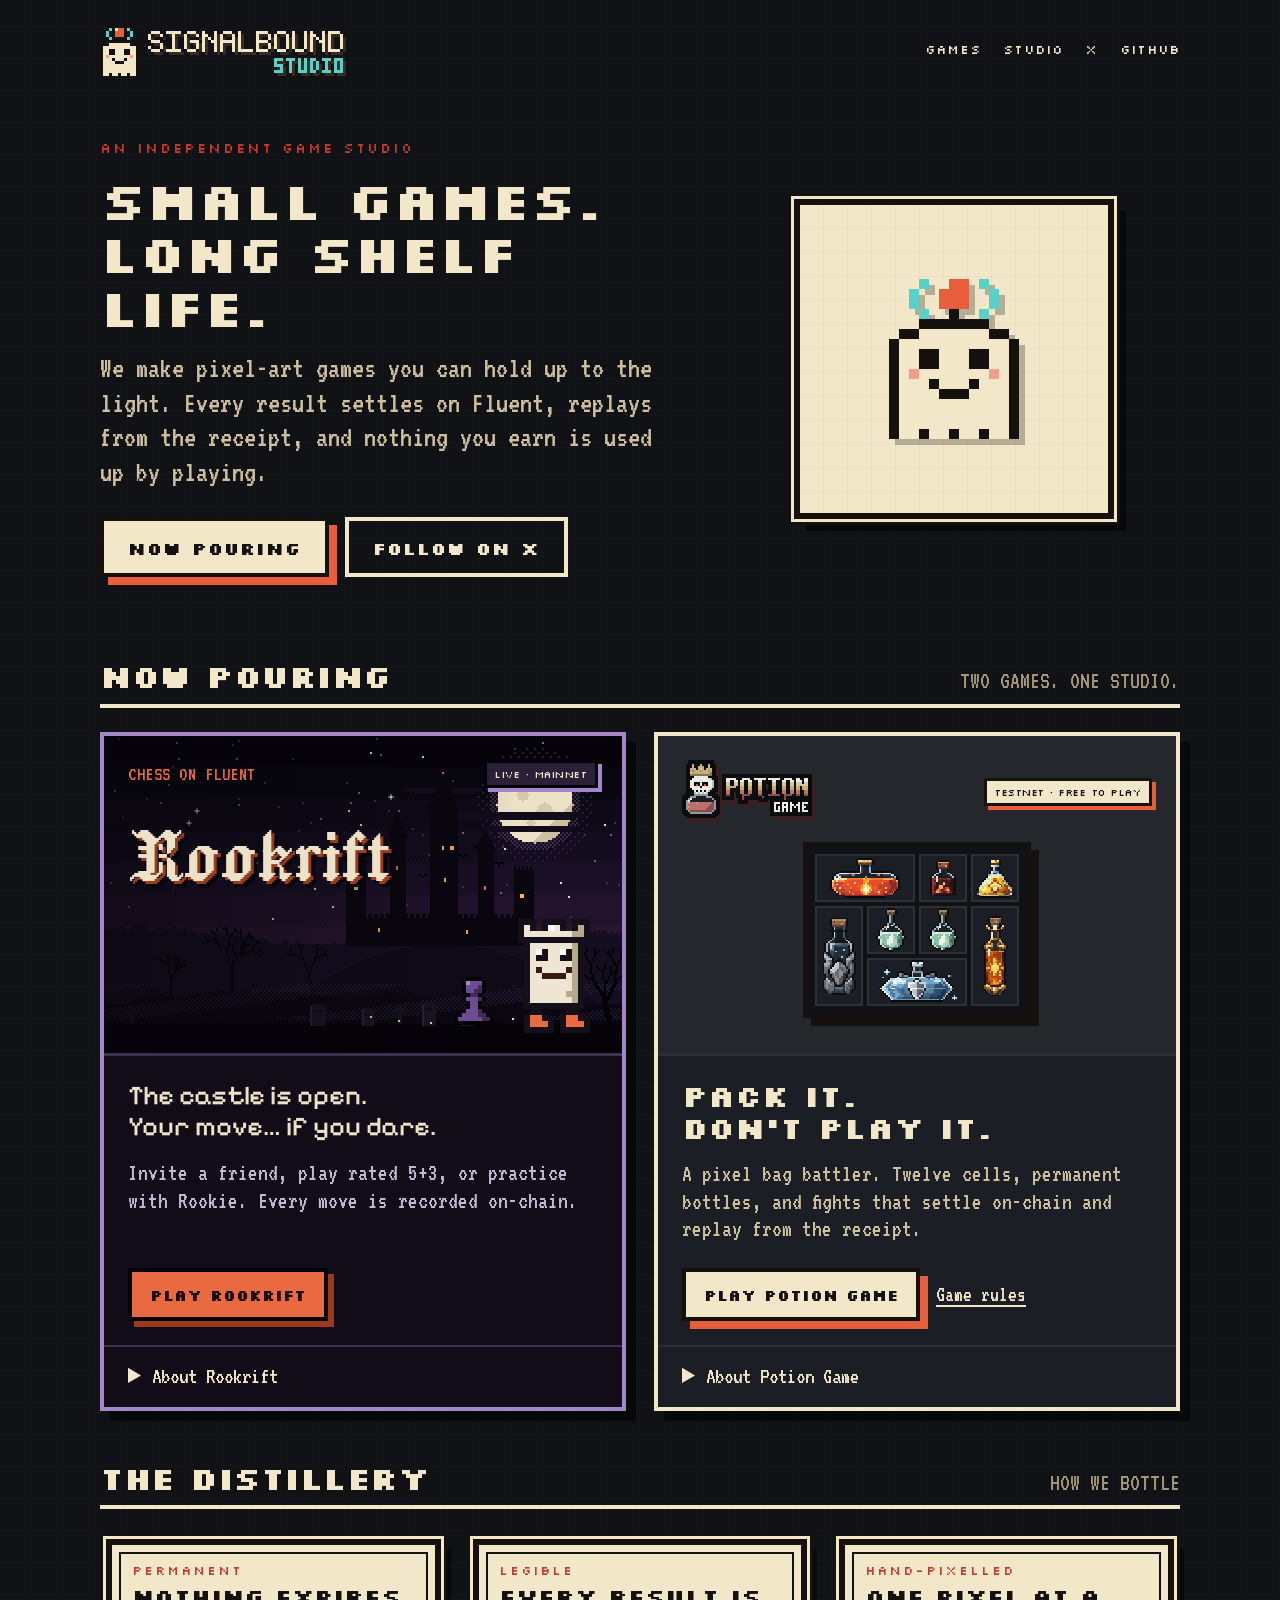
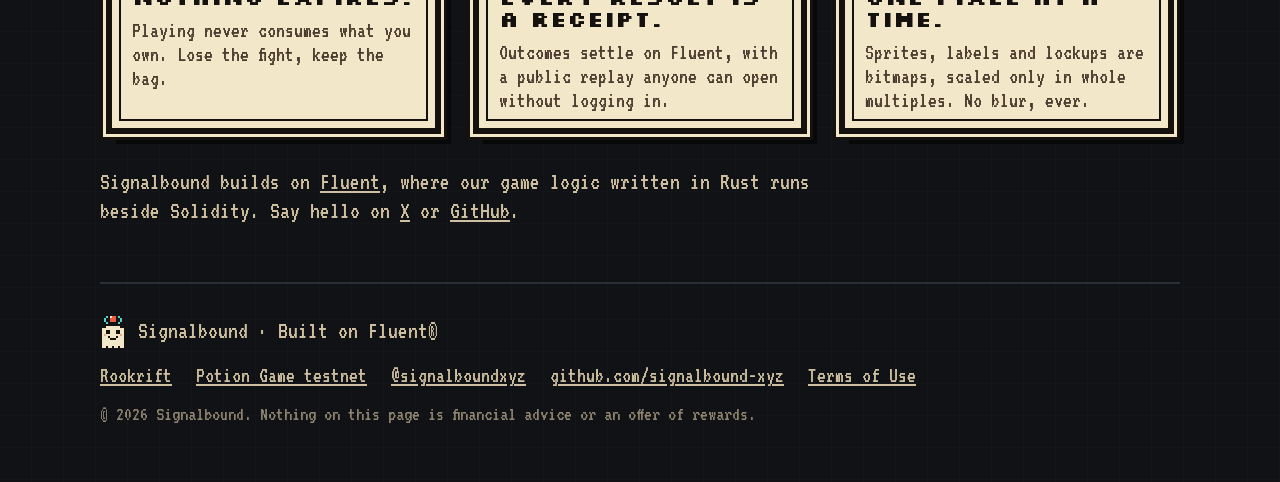
==== commit b9f73fff: "feat(site): arrange games in two side-by-side cards" ====
--- a/index.html
+++ b/index.html
@@ -72,94 +72,100 @@
   <section id="games" class="games" aria-labelledby="games-title">
     <h2 id="games-title" class="section-title">Now pouring <small>Two games. One studio.</small></h2>
 
-    <article class="game-card rookrift-card" aria-labelledby="rr-name">
-      <div class="rookrift-banner">
-        <img class="rookrift-landscape px" src="assets/rookrift/castle.png" width="306" height="168" alt="">
-        <div class="rookrift-heading">
-          <p class="rookrift-kicker">On-chain chess · On Fluent</p>
-          <span class="status">Live · Fluent mainnet</span>
+    <div class="game-grid">
+      <article class="game-card rookrift-card" aria-labelledby="rr-name">
+        <div class="game-art rookrift-banner">
+          <img class="rookrift-landscape px" src="assets/rookrift/castle.png" width="306" height="168" alt="">
+          <div class="rookrift-heading">
+            <p class="rookrift-kicker">Chess on Fluent</p>
+            <span class="status">Live · Mainnet</span>
+          </div>
+          <h3 id="rr-name" class="rookrift-name">Rookrift</h3>
+          <div class="rookrift-characters" aria-hidden="true">
+            <img class="px rookrift-pawn" src="assets/rookrift/pawn.svg" width="64" height="64" alt="">
+            <img class="px rookrift-rookie" src="assets/rookrift/rookie.svg" width="96" height="114" alt="">
+          </div>
         </div>
-        <div class="rookrift-copy">
-          <h3 id="rr-name">Rookrift</h3>
+        <div class="game-summary">
           <p class="rookrift-tagline">The castle is open.<br>Your move… if you dare.</p>
-          <p class="rookrift-lede">Invite a friend, play rated 5+3, or practice with Rookie. Every move is recorded on-chain.</p>
+          <p class="lede">Invite a friend, play rated 5+3, or practice with Rookie. Every move is recorded on-chain.</p>
           <div class="ctas">
             <a class="cta" href="https://rookrift.xyz">Play Rookrift</a>
           </div>
         </div>
-        <div class="rookrift-characters" aria-hidden="true">
-          <img class="px rookrift-pawn" src="assets/rookrift/pawn.svg" width="96" height="96" alt="">
-          <img class="px rookrift-rookie" src="assets/rookrift/rookie.svg" width="160" height="190" alt="">
+        <details class="game-details">
+          <summary>About Rookrift</summary>
+          <div class="rookrift-features">
+            <div>
+              <p class="rookrift-kicker">Across the board</p>
+              <h4>Bring a friend.</h4>
+              <p>Share a table link. Play a casual match or put your rating on the line.</p>
+            </div>
+            <div>
+              <p class="rookrift-kicker">Meet the resident</p>
+              <h4>Practice with Rookie.</h4>
+              <p>A beginner AI in orange shoes. No rating, just you and the castle’s rook.</p>
+            </div>
+            <div>
+              <p class="rookrift-kicker">Leave a trace</p>
+              <h4>Replay every move.</h4>
+              <p>Moves settle on Fluent. Watch a table or review the game without an account.</p>
+            </div>
+          </div>
+        </details>
+      </article>
+
+      <article class="game-card potion-card" aria-labelledby="pg-name">
+        <div class="game-art potion-art">
+          <div class="game-head">
+            <img id="pg-name" class="px game-lockup" src="assets/potion-game-lockup.svg" width="134" height="64" alt="Potion Game">
+            <span class="status">Testnet · free to play</span>
+          </div>
+          <div class="hero-bag" aria-label="An example bag: twelve cells, eight bottles">
+            <div class="bag">
+              <div class="cell" style="grid-column:1 / span 2;grid-row:1 / span 1"><img src="assets/potions/ember.png" alt="Ember"></div>
+              <div class="cell" style="grid-column:3 / span 1;grid-row:1 / span 1"><img src="assets/potions/cinder.png" alt="Cinder"></div>
+              <div class="cell" style="grid-column:4 / span 1;grid-row:1 / span 1"><img src="assets/potions/focus.png" alt="Focus"></div>
+              <div class="cell" style="grid-column:1 / span 1;grid-row:2 / span 2"><img src="assets/potions/stone.png" alt="Stone"></div>
+              <div class="cell" style="grid-column:2 / span 1;grid-row:2 / span 1"><img src="assets/potions/dew.png" alt="Dew"></div>
+              <div class="cell" style="grid-column:3 / span 1;grid-row:2 / span 1"><img src="assets/potions/dew.png" alt="Dew"></div>
+              <div class="cell" style="grid-column:4 / span 1;grid-row:2 / span 2"><img src="assets/potions/sunfire.png" alt="Sunfire"></div>
+              <div class="cell" style="grid-column:2 / span 2;grid-row:3 / span 1"><img src="assets/potions/bastion.png" alt="Bastion"></div>
+            </div>
+          </div>
         </div>
-      </div>
-      <div class="rookrift-features">
-        <div>
-          <p class="rookrift-kicker">Across the board</p>
-          <h4>Bring a friend.</h4>
-          <p>Share a table link. Play a casual match or put your rating on the line.</p>
-        </div>
-        <div>
-          <p class="rookrift-kicker">Meet the resident</p>
-          <h4>Practice with Rookie.</h4>
-          <p>A beginner AI in orange shoes. No rating, just you and the castle’s rook.</p>
-        </div>
-        <div>
-          <p class="rookrift-kicker">Leave a trace</p>
-          <h4>Replay every move.</h4>
-          <p>Moves settle on Fluent. Watch a table or review the game without an account.</p>
-        </div>
-      </div>
-    </article>
-
-    <article class="game-card" aria-labelledby="pg-name">
-      <div class="game-head">
-        <img id="pg-name" class="px game-lockup" src="assets/potion-game-lockup.svg" width="201" height="96" alt="Potion Game">
-        <span class="status">Testnet · free to play</span>
-      </div>
-
-      <div class="game-body">
-        <div>
+        <div class="game-summary">
           <h3 id="pg-title" class="tagline">Pack it.<br>Don’t play it.</h3>
           <p class="lede">A pixel bag battler. Twelve cells, permanent bottles, and fights that settle on-chain and replay from the receipt.</p>
           <div class="ctas">
-            <a class="cta" href="https://testnet.potion.game">Taste it free on testnet</a>
-            <a class="cta ghost" href="https://testnet.potion.game/game-rules/2026-10-29-balance.html">Game rules</a>
+            <a class="cta" href="https://testnet.potion.game">Play Potion Game</a>
+            <a class="game-rules" href="https://testnet.potion.game/game-rules/2026-10-29-balance.html">Game rules</a>
           </div>
         </div>
-        <div class="hero-bag" aria-label="An example bag: twelve cells, eight bottles">
-          <div class="bag">
-            <div class="cell" style="grid-column:1 / span 2;grid-row:1 / span 1"><img src="assets/potions/ember.png" alt="Ember"></div>
-            <div class="cell" style="grid-column:3 / span 1;grid-row:1 / span 1"><img src="assets/potions/cinder.png" alt="Cinder"></div>
-            <div class="cell" style="grid-column:4 / span 1;grid-row:1 / span 1"><img src="assets/potions/focus.png" alt="Focus"></div>
-            <div class="cell" style="grid-column:1 / span 1;grid-row:2 / span 2"><img src="assets/potions/stone.png" alt="Stone"></div>
-            <div class="cell" style="grid-column:2 / span 1;grid-row:2 / span 1"><img src="assets/potions/dew.png" alt="Dew"></div>
-            <div class="cell" style="grid-column:3 / span 1;grid-row:2 / span 1"><img src="assets/potions/dew.png" alt="Dew"></div>
-            <div class="cell" style="grid-column:4 / span 1;grid-row:2 / span 2"><img src="assets/potions/sunfire.png" alt="Sunfire"></div>
-            <div class="cell" style="grid-column:2 / span 2;grid-row:3 / span 1"><img src="assets/potions/bastion.png" alt="Bastion"></div>
+        <details class="game-details">
+          <summary>About Potion Game</summary>
+          <div class="strip">
+            <div class="mini"><img src="assets/potions/ember.png" alt=""><p class="k">Warning</p><h4>Do not exceed 12 cells.</h4><p>Fixed footprints. No rotation. Neighbors amplify each other by up to 24%.</p></div>
+            <div class="mini"><img src="assets/potions/stone.png" alt=""><p class="k">Permanence</p><h4>Expires: never.</h4><p>Fighting never consumes a bottle. Lose the fight, keep the bag.</p></div>
+            <div class="mini"><img src="assets/potions/origin.png" alt=""><p class="k">Provenance</p><h4>Every fight is a receipt.</h4><p>Settled on Fluent. Anyone can watch the replay without logging in.</p></div>
           </div>
-        </div>
-      </div>
 
-      <div class="strip">
-        <div class="mini"><img src="assets/potions/ember.png" alt=""><p class="k">Warning</p><h4>Do not exceed 12 cells.</h4><p>Fixed footprints. No rotation. Neighbors amplify each other by up to 24%.</p></div>
-        <div class="mini"><img src="assets/potions/stone.png" alt=""><p class="k">Permanence</p><h4>Expires: never.</h4><p>Fighting never consumes a bottle. Lose the fight, keep the bag.</p></div>
-        <div class="mini"><img src="assets/potions/origin.png" alt=""><p class="k">Provenance</p><h4>Every fight is a receipt.</h4><p>Settled on Fluent. Anyone can watch the replay without logging in.</p></div>
-      </div>
+          <div class="facts-wrap">
+            <section class="facts" aria-label="Potion facts">
+              <h4 class="facts-title">Potion facts<small>Per character</small></h4>
+              <div class="fact"><b>Dosage</b><span>3 Wardens daily · 10 fights per 12 hours · 1 chest per 24 hours</span></div>
+              <div class="fact"><b>Contains</b><span>20 bottle kinds · 5 classes · 13 Wardens · 64-bottle inventory</span></div>
+              <div class="fact"><b>Active ingredient</b><span>Your brain. 0 APM.</span></div>
+              <div class="fact"><b>Pay to win</b><span>None. Subscriptions change chest focus and gold, never stats.</span></div>
+              <div class="fact warn"><b>Warning</b><span>Barnaby the owl. Three clicks. Don’t tell anyone.</span></div>
+              <div class="fact"><b>Side effects</b><span>May include winning.</span></div>
+            </section>
+          </div>
 
-      <div class="facts-wrap">
-        <section class="facts" aria-label="Potion facts">
-          <h4 class="facts-title">Potion facts<small>Per character</small></h4>
-          <div class="fact"><b>Dosage</b><span>3 Wardens daily · 10 fights per 12 hours · 1 chest per 24 hours</span></div>
-          <div class="fact"><b>Contains</b><span>20 bottle kinds · 5 classes · 13 Wardens · 64-bottle inventory</span></div>
-          <div class="fact"><b>Active ingredient</b><span>Your brain. 0 APM.</span></div>
-          <div class="fact"><b>Pay to win</b><span>None. Subscriptions change chest focus and gold, never stats.</span></div>
-          <div class="fact warn"><b>Warning</b><span>Barnaby the owl. Three clicks. Don’t tell anyone.</span></div>
-          <div class="fact"><b>Side effects</b><span>May include winning.</span></div>
-        </section>
-      </div>
-
-      <p class="fine">Testnet build. No prizes, no tokens, no promises. Potions are fictional; please do not drink your bag.</p>
-    </article>
+          <p class="fine">Testnet build. No prizes, no tokens, no promises. Potions are fictional; please do not drink your bag.</p>
+        </details>
+      </article>
+    </div>
   </section>
 
   <section id="studio" class="studio" aria-labelledby="studio-title">
--- a/site.css
+++ b/site.css
@@ -91,32 +91,41 @@
 }
 .section-title small { font-family: var(--font-body); font-weight: 400; font-size: 24px; letter-spacing: 0; color: #a4967a; }
 
-/* ---------- game card ---------- */
+/* ---------- two game cards ---------- */
+.game-grid { display: grid; grid-template-columns: repeat(2, minmax(0, 1fr)); gap: 28px; align-items: stretch; }
+.game-grid:has(.game-details[open]) { align-items: start; }
 .game-card {
-  background: var(--night-soft); border: 4px solid var(--paper);
-  box-shadow: 10px 10px 0 0 rgba(0, 0, 0, 0.55); padding: 28px 28px 20px;
-}
-.game-card + .game-card { margin-top: 36px; }
-.game-head {
-  display: flex; justify-content: space-between; align-items: center; gap: 20px; flex-wrap: wrap;
-  padding-bottom: 20px; border-bottom: 3px solid #2a2e36; margin-bottom: 24px;
-}
-.game-lockup { display: block; width: 201px; height: 96px; } /* 3× of the 67×32 game lockup */
+  display: flex; flex-direction: column; min-width: 0; background: var(--night-soft); border: 4px solid var(--paper);
+  box-shadow: 10px 10px 0 0 rgba(0, 0, 0, 0.55);
+}
+.game-art { height: 320px; position: relative; overflow: hidden; border-bottom: 3px solid #2a2e36; }
+.game-head { display: flex; justify-content: space-between; align-items: center; gap: 16px; flex-wrap: wrap; }
+.game-lockup { display: block; width: 134px; height: 64px; } /* 2× of the 67×32 game lockup */
 .status {
-  font-family: var(--font-display); font-size: 12px; letter-spacing: 1px; text-transform: uppercase; line-height: 1;
+  font-family: var(--font-display); font-size: 10px; letter-spacing: 0.5px; text-transform: uppercase; line-height: 1;
   color: var(--ink); background: var(--paper); border: 3px solid var(--ink);
-  padding: 7px 10px 5px; box-shadow: 4px 4px 0 0 var(--liquid); white-space: nowrap;
-}
-.game-body { display: grid; grid-template-columns: 1.2fr 1fr; gap: 36px; align-items: center; }
+  padding: 7px 8px 5px; box-shadow: 4px 4px 0 0 var(--liquid); white-space: nowrap;
+}
+.game-summary { padding: 24px; min-height: 282px; display: flex; flex-direction: column; flex: 1; }
+.game-summary .lede { font-size: 24px; line-height: 1.15; margin: 0 0 24px; }
+.game-summary .ctas { margin-top: auto; align-items: center; gap: 16px; }
+.game-summary .cta { font-size: 15px; padding: 16px 18px 14px; letter-spacing: 0; }
+.game-rules { color: var(--paper); font-size: 22px; text-underline-offset: 4px; }
 .tagline {
   font-family: var(--font-display); font-weight: 700;
-  font-size: clamp(26px, 3.6vw, 44px); line-height: 1.05; text-transform: uppercase; margin: 0 0 12px;
-}
-.hero-bag { display: grid; place-items: center; }
-.hero-bag .bag { transform: scale(1.15); transform-origin: center; margin: 30px 0; }
-
+  font-size: 30px; line-height: 1.05; text-transform: uppercase; margin: 0 0 18px;
+}
+.potion-art { padding: 24px; background: #24272b; }
+.hero-bag { display: grid; place-items: center; margin-top: 18px; }
+.hero-bag .bag { grid-template-columns: repeat(4, 48px); grid-template-rows: repeat(3, 48px); gap: 4px; padding: 8px; border-width: 4px; }
+
+.game-details { border-top: 2px solid #2a2e36; }
+.game-details summary { cursor: pointer; color: var(--paper); font-size: 23px; padding: 16px 24px; }
+.game-details summary:hover { background: rgba(243, 231, 201, 0.06); }
+.game-details summary:focus-visible { outline: 3px solid var(--liquid); outline-offset: -6px; }
+.game-details[open] summary { border-bottom: 2px solid #2a2e36; }
 .strip, .principles { display: grid; grid-template-columns: repeat(3, 1fr); gap: 20px; }
-.strip { margin: 32px 0 8px; }
+.strip { margin: 24px 18px; grid-template-columns: 1fr; }
 .mini {
   background: var(--paper); color: var(--ink); border: 6px solid var(--ink);
   box-shadow: 0 0 0 3px var(--paper), 0 0 0 6px var(--ink), 10px 10px 0 0 rgba(0, 0, 0, 0.55);
@@ -128,46 +137,41 @@
 .mini p { font-size: 22px; line-height: 1.1; margin: 0; color: var(--ink-soft); }
 .mini img { height: 56px; width: auto; image-rendering: pixelated; float: right; margin: -4px 0 0 8px; }
 
-.facts-wrap { margin: 32px 6px 16px; }
+.facts-wrap { margin: 32px 24px 16px; }
 .facts-wrap .facts {
-  background: var(--paper); color: var(--ink); padding: 10px 24px 8px;
+  background: var(--paper); color: var(--ink); padding: 10px 18px 8px;
   border: 6px solid var(--ink); box-shadow: 0 0 0 3px var(--paper), 0 0 0 6px var(--ink);
 }
-.facts-wrap .facts-title { font-size: 26px; }
-.facts-wrap .facts-title small { font-size: 20px; margin-top: 6px; }
-.facts-wrap .fact { font-size: 24px; }
-.facts-wrap .fact b { font-size: 14px; padding-top: 4px; }
-.fine { font-size: 20px; line-height: 1.2; color: #8f8470; margin: 12px 6px 0; }
+.facts-wrap .facts-title { font-size: 22px; }
+.facts-wrap .facts-title small { float: none; display: block; font-size: 20px; margin-top: 6px; }
+.facts-wrap .fact { flex-direction: column; align-items: flex-start; gap: 2px; padding: 8px 0 6px; font-size: 22px; }
+.facts-wrap .fact span { text-align: left; }
+.facts-wrap .fact b { font-size: 13px; padding-top: 4px; }
+.fine { font-size: 20px; line-height: 1.2; color: #a4967a; margin: 20px 24px 24px; }
 
 /* ---------- Rookrift — the supplied castle, type, and pixel characters ---------- */
-.rookrift-card {
-  padding: 0; background: #110c18; border-color: #a487c8; color: #ece2c8;
-}
-.rookrift-banner { position: relative; isolation: isolate; overflow: hidden; padding: 28px 32px 40px; min-height: 540px; }
-.rookrift-landscape {
-  position: absolute; z-index: -2; right: 0; bottom: 0;
-  width: 1224px; height: 672px; max-width: none;
-}
+.rookrift-card { background: #110c18; border-color: #a487c8; color: #ece2c8; }
+.rookrift-banner { isolation: isolate; padding: 24px; border-bottom-color: #3d3152; }
+.rookrift-landscape { position: absolute; z-index: -2; right: 0; top: 0; width: 612px; height: 336px; max-width: none; }
 .rookrift-banner::before {
   content: ""; position: absolute; z-index: -1; inset: 0;
-  background: linear-gradient(90deg, rgba(7, 5, 11, 0.85), rgba(7, 5, 11, 0.5) 42%, transparent 70%);
-}
-.rookrift-heading { display: flex; justify-content: space-between; align-items: center; gap: 16px; flex-wrap: wrap; margin-bottom: 36px; }
-.rookrift-kicker { font-family: var(--font-body); font-size: 22px; font-weight: 400; line-height: 1.1; letter-spacing: 1px; text-transform: uppercase; color: #e96a40; margin: 0; }
+  background: linear-gradient(90deg, rgba(7, 5, 11, 0.6), transparent 80%);
+}
+.rookrift-heading { display: flex; justify-content: space-between; align-items: center; gap: 12px; flex-wrap: wrap; margin-bottom: 28px; }
+.rookrift-kicker { font-family: var(--font-body); font-size: 20px; font-weight: 400; line-height: 1.1; letter-spacing: 0.5px; text-transform: uppercase; color: #e96a40; margin: 0; }
 .rookrift-card .status { color: #ece2c8; background: #2a2138; border-color: #05030a; box-shadow: 4px 4px 0 #a487c8; }
-.rookrift-copy { position: relative; z-index: 1; max-width: 570px; }
-.rookrift-copy h3 { font-family: 'Jacquard 24', monospace; font-weight: 400; font-size: 128px; line-height: 0.9; margin: 0 0 22px; text-shadow: 4px 4px 0 #9c3b1c, 8px 8px 0 #05030a; }
-.rookrift-tagline { font-family: 'Pixelify Sans', monospace; font-size: 30px; font-weight: 500; line-height: 1.15; margin: 0 0 18px; text-shadow: 2px 2px 0 #05030a; }
-.rookrift-lede { max-width: 470px; color: #c2b8d2; font-size: 26px; line-height: 1.15; margin: 0 0 24px; }
+.rookrift-name { font-family: 'Jacquard 24', monospace; font-weight: 400; font-size: 88px; line-height: 0.9; margin: 0; text-shadow: 3px 3px 0 #9c3b1c, 6px 6px 0 #05030a; }
+.rookrift-tagline { font-family: 'Pixelify Sans', monospace; font-size: 27px; font-weight: 500; line-height: 1.15; margin: 0 0 18px; }
+.rookrift-card .lede { color: #c2b8d2; }
 .rookrift-card .cta { background: #e96a40; border-color: #05030a; color: #1a0b05; box-shadow: 6px 6px 0 #9c3b1c; }
 .rookrift-card .cta:hover { box-shadow: 4px 4px 0 #9c3b1c; }
-.rookrift-card a:focus-visible { outline-color: #e4eb91; }
-.rookrift-characters { position: absolute; right: 24px; bottom: 36px; display: flex; align-items: flex-end; gap: 0; }
-.rookrift-pawn { width: 96px; height: 96px; }
-.rookrift-rookie { width: 160px; height: 190px; }
-.rookrift-features { display: grid; grid-template-columns: repeat(3, minmax(0, 1fr)); border-top: 3px solid #3d3152; }
-.rookrift-features > div { padding: 24px 28px 28px; }
-.rookrift-features > div + div { border-left: 2px solid #3d3152; }
+.rookrift-card a:focus-visible, .rookrift-card summary:focus-visible { outline-color: #e4eb91; }
+.rookrift-characters { position: absolute; right: 20px; bottom: 20px; display: flex; align-items: flex-end; }
+.rookrift-pawn { width: 64px; height: 64px; }
+.rookrift-rookie { width: 96px; height: 114px; }
+.rookrift-card .game-details, .rookrift-card .game-details[open] summary { border-color: #3d3152; }
+.rookrift-features > div { padding: 24px; }
+.rookrift-features > div + div { border-top: 2px solid #3d3152; }
 .rookrift-features .rookrift-kicker { font-size: 18px; color: #a487c8; margin-bottom: 8px; }
 .rookrift-features h4 { font-family: 'Jacquard 24', monospace; font-size: 34px; font-weight: 400; line-height: 1; margin: 0 0 10px; }
 .rookrift-features p:last-child { font-size: 23px; line-height: 1.15; color: #c2b8d2; margin: 0; }
@@ -187,43 +191,32 @@
 
 /* ---------- responsive ---------- */
 @media (max-width: 860px) {
-  .hero-studio, .game-body { grid-template-columns: 1fr; }
-  .hero-studio { padding-top: 32px; }
+  .hero-studio { grid-template-columns: 1fr; padding-top: 32px; }
   .seal { order: -1; }
   .seal-box { width: 240px; height: 240px; }
   .seal-box svg { width: 104px; height: 128px; } /* 8× */
-  .strip, .principles { grid-template-columns: 1fr; }
-  .hero-bag .bag { transform: none; margin: 8px 0 0; }
-  .game-card { padding: 20px 16px 16px; }
-  .rookrift-card { padding: 0; }
-  .rookrift-copy { max-width: 460px; }
-  .rookrift-lede { max-width: 360px; }
-  .rookrift-characters { right: 8px; bottom: 32px; }
-  .rookrift-rookie { width: 112px; height: 133px; }
-  .rookrift-pawn { width: 64px; height: 64px; }
-  .rookrift-features { grid-template-columns: 1fr; }
-  .rookrift-features > div { padding: 24px; }
-  .rookrift-features > div + div { border-left: 0; border-top: 2px solid #3d3152; }
+  .principles { grid-template-columns: 1fr; }
+  .game-art { height: 360px; }
+  .game-summary { min-height: 340px; }
+  .game-head { gap: 12px; }
+  .status { font-size: 9px; }
+  .rookrift-name { font-size: 76px; }
+  .rookrift-tagline { font-size: 24px; }
+  .tagline { font-size: 26px; }
 }
 @media (max-width: 700px) {
-  .facts-wrap .fact { flex-direction: column; align-items: flex-start; gap: 2px; padding: 8px 0 6px; }
-  .facts-wrap .fact span { text-align: left; }
-}
-@media (max-width: 600px) {
-  .rookrift-banner { padding: 24px 20px 200px; }
-  .rookrift-heading { margin-bottom: 28px; }
-  .rookrift-kicker { font-size: 20px; }
-  .rookrift-copy h3 { font-size: clamp(64px, 22vw, 88px); }
-  .rookrift-tagline { font-size: 24px; }
-  .rookrift-lede { font-size: 24px; }
-  .rookrift-landscape { width: 918px; height: 504px; right: -48px; }
-  .rookrift-banner::before { background: linear-gradient(#07050b 25%, rgba(7, 5, 11, 0.8) 55%, transparent); }
-  .rookrift-characters { right: 20px; bottom: 24px; }
-}
-@media (max-width: 480px) {
-  .game-lockup { width: 134px; height: 64px; } /* 2× */
-}
-@media (max-width: 420px) {
-  .bag { grid-template-columns: repeat(4, 64px); grid-template-rows: repeat(3, 64px); }
-  .cta { font-size: 16px; padding: 16px 18px 14px; }
-}
+  .game-grid { grid-template-columns: 1fr; }
+  .game-summary { min-height: 282px; }
+  .rookrift-name { font-size: 88px; }
+  .rookrift-tagline { font-size: 27px; }
+  .tagline { font-size: 30px; }
+}
+@media (max-width: 380px) {
+  .game-art, .game-summary { padding: 20px 16px; }
+  .game-art { height: 350px; }
+  .rookrift-name { font-size: 72px; }
+  .rookrift-tagline { font-size: 23px; }
+  .game-summary .cta { font-size: 14px; padding: 16px 14px 14px; }
+  .game-details summary { padding-inline: 16px; }
+  .facts-wrap { margin-inline: 18px; }
+}
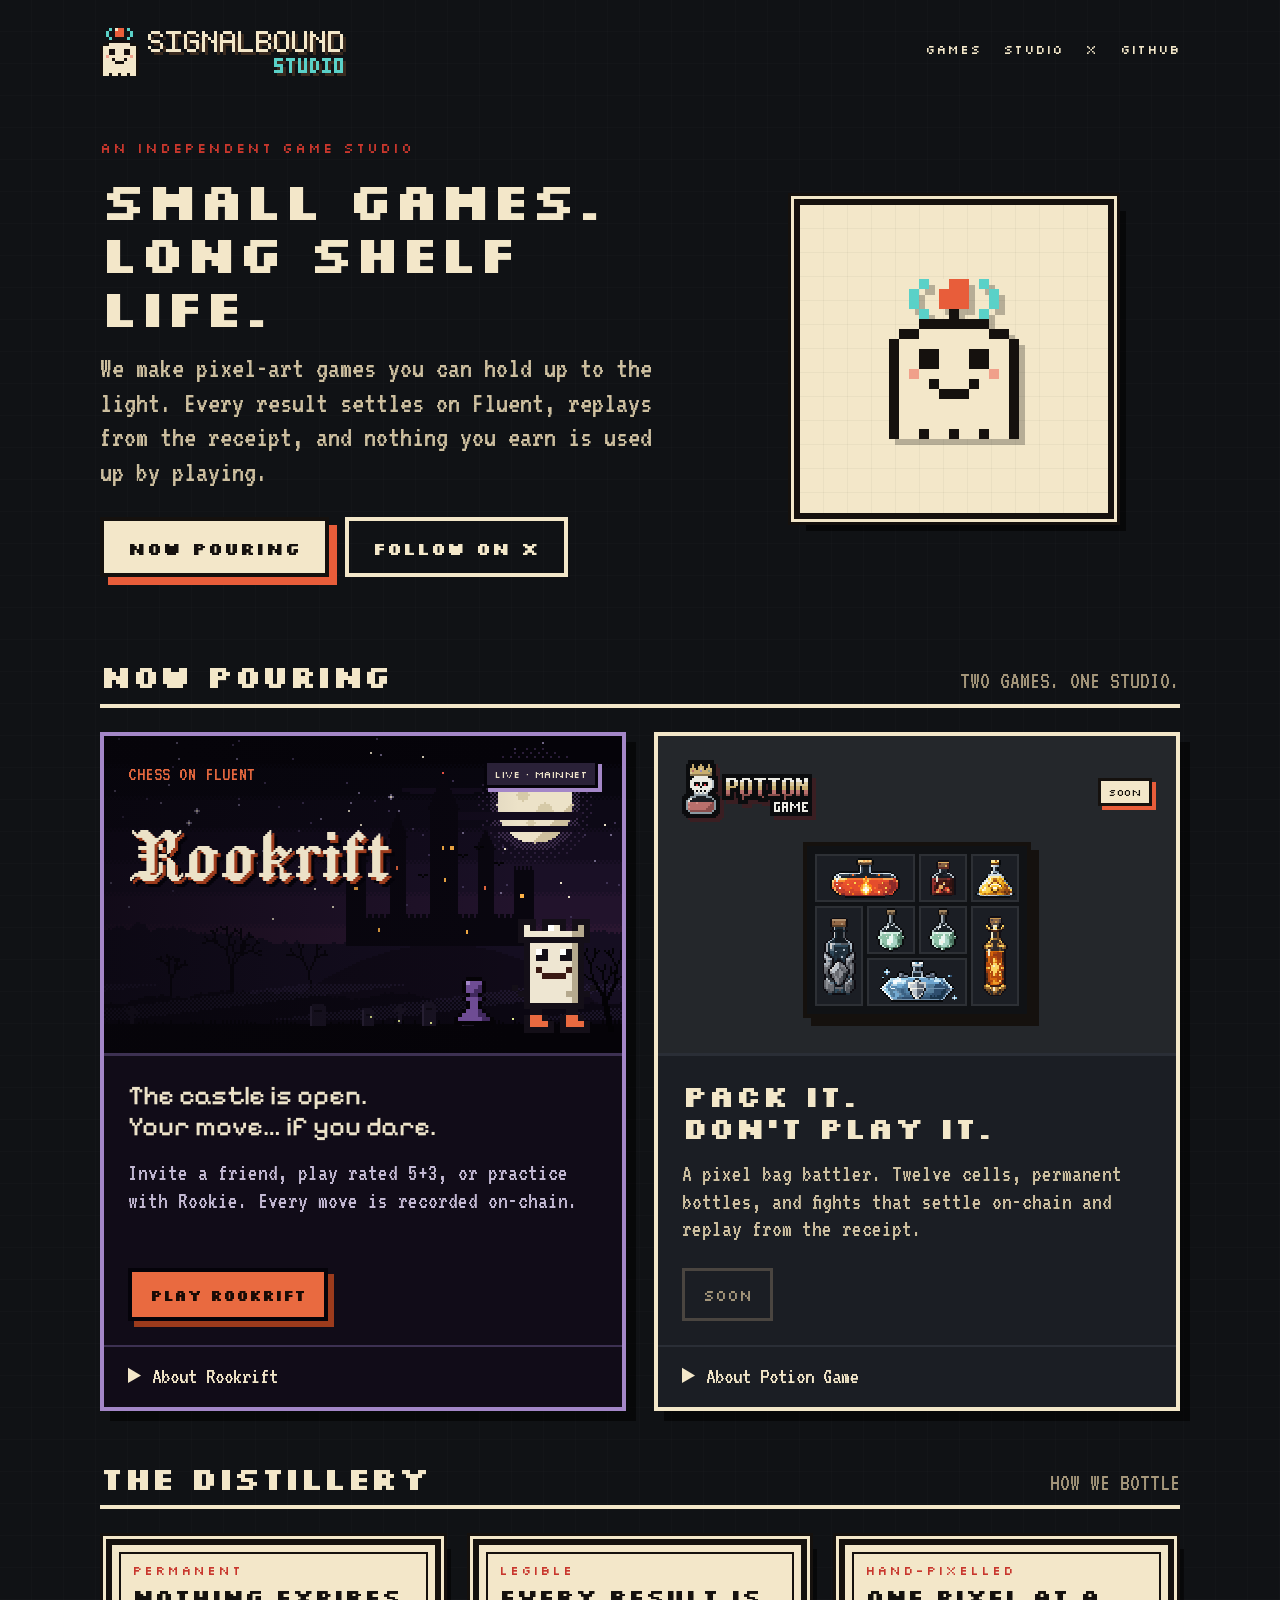
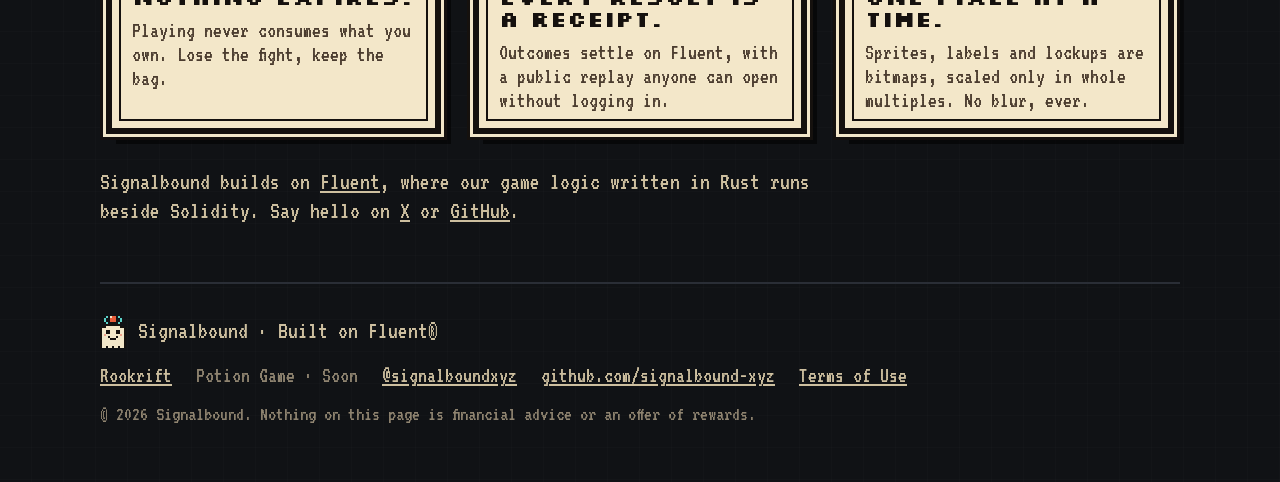
==== commit 28f7053e: "feat(site): mark Potion Game as coming soon" ====
--- a/index.html
+++ b/index.html
@@ -4,13 +4,13 @@
 <meta charset="utf-8">
 <meta name="viewport" content="width=device-width, initial-scale=1">
 <title>Signalbound</title>
-<meta name="description" content="Signalbound is an independent pixel-art game studio building on Fluent. Play Rookrift, on-chain chess in a haunted castle, and Potion Game, a pixel bag battler.">
+<meta name="description" content="Signalbound is an independent pixel-art game studio building on Fluent. Play Rookrift, on-chain chess in a haunted castle. Potion Game, a pixel bag battler, is coming soon.">
 <link rel="canonical" href="https://signalbound.xyz/">
 <meta property="og:type" content="website">
 <meta property="og:site_name" content="Signalbound">
 <meta property="og:url" content="https://signalbound.xyz/">
 <meta property="og:title" content="Signalbound — small games, long shelf life">
-<meta property="og:description" content="An independent pixel-art game studio building on Fluent. Now pouring: Rookrift and Potion Game.">
+<meta property="og:description" content="An independent pixel-art game studio building on Fluent. Play Rookrift. Potion Game is coming soon.">
 <meta property="og:image" content="https://signalbound.xyz/og.png">
 <meta property="og:image:width" content="1200">
 <meta property="og:image:height" content="630">
@@ -95,19 +95,19 @@
         </div>
         <details class="game-details">
           <summary>About Rookrift</summary>
-          <div class="rookrift-features">
+          <div class="game-features">
             <div>
-              <p class="rookrift-kicker">Across the board</p>
+              <p class="feature-kicker">Across the board</p>
               <h4>Bring a friend.</h4>
               <p>Share a table link. Play a casual match or put your rating on the line.</p>
             </div>
             <div>
-              <p class="rookrift-kicker">Meet the resident</p>
+              <p class="feature-kicker">Meet the resident</p>
               <h4>Practice with Rookie.</h4>
               <p>A beginner AI in orange shoes. No rating, just you and the castle’s rook.</p>
             </div>
             <div>
-              <p class="rookrift-kicker">Leave a trace</p>
+              <p class="feature-kicker">Leave a trace</p>
               <h4>Replay every move.</h4>
               <p>Moves settle on Fluent. Watch a table or review the game without an account.</p>
             </div>
@@ -119,7 +119,7 @@
         <div class="game-art potion-art">
           <div class="game-head">
             <img id="pg-name" class="px game-lockup" src="assets/potion-game-lockup.svg" width="134" height="64" alt="Potion Game">
-            <span class="status">Testnet · free to play</span>
+            <span class="status">Soon</span>
           </div>
           <div class="hero-bag" aria-label="An example bag: twelve cells, eight bottles">
             <div class="bag">
@@ -138,31 +138,30 @@
           <h3 id="pg-title" class="tagline">Pack it.<br>Don’t play it.</h3>
           <p class="lede">A pixel bag battler. Twelve cells, permanent bottles, and fights that settle on-chain and replay from the receipt.</p>
           <div class="ctas">
-            <a class="cta" href="https://testnet.potion.game">Play Potion Game</a>
-            <a class="game-rules" href="https://testnet.potion.game/game-rules/2026-10-29-balance.html">Game rules</a>
+            <span class="coming-soon">Soon</span>
           </div>
         </div>
         <details class="game-details">
           <summary>About Potion Game</summary>
-          <div class="strip">
-            <div class="mini"><img src="assets/potions/ember.png" alt=""><p class="k">Warning</p><h4>Do not exceed 12 cells.</h4><p>Fixed footprints. No rotation. Neighbors amplify each other by up to 24%.</p></div>
-            <div class="mini"><img src="assets/potions/stone.png" alt=""><p class="k">Permanence</p><h4>Expires: never.</h4><p>Fighting never consumes a bottle. Lose the fight, keep the bag.</p></div>
-            <div class="mini"><img src="assets/potions/origin.png" alt=""><p class="k">Provenance</p><h4>Every fight is a receipt.</h4><p>Settled on Fluent. Anyone can watch the replay without logging in.</p></div>
+          <div class="game-features">
+            <div>
+              <p class="feature-kicker">Warning</p>
+              <h4>Do not exceed 12 cells.</h4>
+              <p>Fixed footprints. No rotation. Neighbors amplify each other by up to 24%.</p>
+            </div>
+            <div>
+              <p class="feature-kicker">Permanence</p>
+              <h4>Expires: never.</h4>
+              <p>Fighting never consumes a bottle. Lose the fight, keep the bag.</p>
+            </div>
+            <div>
+              <p class="feature-kicker">Provenance</p>
+              <h4>Every fight is a receipt.</h4>
+              <p>Settled on Fluent. Anyone can watch the replay without logging in.</p>
+            </div>
           </div>
 
-          <div class="facts-wrap">
-            <section class="facts" aria-label="Potion facts">
-              <h4 class="facts-title">Potion facts<small>Per character</small></h4>
-              <div class="fact"><b>Dosage</b><span>3 Wardens daily · 10 fights per 12 hours · 1 chest per 24 hours</span></div>
-              <div class="fact"><b>Contains</b><span>20 bottle kinds · 5 classes · 13 Wardens · 64-bottle inventory</span></div>
-              <div class="fact"><b>Active ingredient</b><span>Your brain. 0 APM.</span></div>
-              <div class="fact"><b>Pay to win</b><span>None. Subscriptions change chest focus and gold, never stats.</span></div>
-              <div class="fact warn"><b>Warning</b><span>Barnaby the owl. Three clicks. Don’t tell anyone.</span></div>
-              <div class="fact"><b>Side effects</b><span>May include winning.</span></div>
-            </section>
-          </div>
-
-          <p class="fine">Testnet build. No prizes, no tokens, no promises. Potions are fictional; please do not drink your bag.</p>
+          <p class="fine">Coming soon. Potions are fictional; please do not drink your bag.</p>
         </details>
       </article>
     </div>
@@ -186,7 +185,7 @@
   </div>
   <nav class="foot-links" aria-label="Footer">
     <a href="https://rookrift.xyz">Rookrift</a>
-    <a href="https://testnet.potion.game">Potion Game testnet</a>
+    <span>Potion Game · Soon</span>
     <a href="https://x.com/signalboundxyz">@signalboundxyz</a>
     <a href="https://github.com/signalbound-xyz">github.com/signalbound-xyz</a>
     <a href="https://testnet.potion.game/terms/2026-10-27.html">Terms of Use</a>
--- a/site.css
+++ b/site.css
@@ -110,7 +110,10 @@
 .game-summary .lede { font-size: 24px; line-height: 1.15; margin: 0 0 24px; }
 .game-summary .ctas { margin-top: auto; align-items: center; gap: 16px; }
 .game-summary .cta { font-size: 15px; padding: 16px 18px 14px; letter-spacing: 0; }
-.game-rules { color: var(--paper); font-size: 22px; text-underline-offset: 4px; }
+.coming-soon {
+  font-family: var(--font-display); font-size: 15px; line-height: 1; text-transform: uppercase;
+  color: #a4967a; border: 3px solid #4a4540; padding: 17px 18px 15px;
+}
 .tagline {
   font-family: var(--font-display); font-weight: 700;
   font-size: 30px; line-height: 1.05; text-transform: uppercase; margin: 0 0 18px;
@@ -124,8 +127,7 @@
 .game-details summary:hover { background: rgba(243, 231, 201, 0.06); }
 .game-details summary:focus-visible { outline: 3px solid var(--liquid); outline-offset: -6px; }
 .game-details[open] summary { border-bottom: 2px solid #2a2e36; }
-.strip, .principles { display: grid; grid-template-columns: repeat(3, 1fr); gap: 20px; }
-.strip { margin: 24px 18px; grid-template-columns: 1fr; }
+.principles { display: grid; grid-template-columns: repeat(3, 1fr); gap: 20px; }
 .mini {
   background: var(--paper); color: var(--ink); border: 6px solid var(--ink);
   box-shadow: 0 0 0 3px var(--paper), 0 0 0 6px var(--ink), 10px 10px 0 0 rgba(0, 0, 0, 0.55);
@@ -135,18 +137,11 @@
 .mini .k { font-family: var(--font-display); font-size: 13px; letter-spacing: 2px; text-transform: uppercase; color: var(--red); margin: 0 0 8px; }
 .mini h4 { font-family: var(--font-display); font-weight: 700; font-size: 22px; line-height: 1; margin: 0 0 10px; text-transform: uppercase; }
 .mini p { font-size: 22px; line-height: 1.1; margin: 0; color: var(--ink-soft); }
-.mini img { height: 56px; width: auto; image-rendering: pixelated; float: right; margin: -4px 0 0 8px; }
-
-.facts-wrap { margin: 32px 24px 16px; }
-.facts-wrap .facts {
-  background: var(--paper); color: var(--ink); padding: 10px 18px 8px;
-  border: 6px solid var(--ink); box-shadow: 0 0 0 3px var(--paper), 0 0 0 6px var(--ink);
-}
-.facts-wrap .facts-title { font-size: 22px; }
-.facts-wrap .facts-title small { float: none; display: block; font-size: 20px; margin-top: 6px; }
-.facts-wrap .fact { flex-direction: column; align-items: flex-start; gap: 2px; padding: 8px 0 6px; font-size: 22px; }
-.facts-wrap .fact span { text-align: left; }
-.facts-wrap .fact b { font-size: 13px; padding-top: 4px; }
+.game-features > div { padding: 24px; }
+.game-features > div + div { border-top: 2px solid #2a2e36; }
+.feature-kicker { font-size: 18px; line-height: 1.1; letter-spacing: 0.5px; text-transform: uppercase; color: var(--liquid); margin: 0 0 8px; }
+.game-features h4 { font-family: 'Jacquard 24', monospace; font-size: 34px; font-weight: 400; line-height: 1; margin: 0 0 10px; }
+.game-features p:last-child { font-size: 23px; line-height: 1.15; color: #cdbf9f; margin: 0; }
 .fine { font-size: 20px; line-height: 1.2; color: #a4967a; margin: 20px 24px 24px; }
 
 /* ---------- Rookrift — the supplied castle, type, and pixel characters ---------- */
@@ -170,11 +165,9 @@
 .rookrift-pawn { width: 64px; height: 64px; }
 .rookrift-rookie { width: 96px; height: 114px; }
 .rookrift-card .game-details, .rookrift-card .game-details[open] summary { border-color: #3d3152; }
-.rookrift-features > div { padding: 24px; }
-.rookrift-features > div + div { border-top: 2px solid #3d3152; }
-.rookrift-features .rookrift-kicker { font-size: 18px; color: #a487c8; margin-bottom: 8px; }
-.rookrift-features h4 { font-family: 'Jacquard 24', monospace; font-size: 34px; font-weight: 400; line-height: 1; margin: 0 0 10px; }
-.rookrift-features p:last-child { font-size: 23px; line-height: 1.15; color: #c2b8d2; margin: 0; }
+.rookrift-card .game-features > div + div { border-color: #3d3152; }
+.rookrift-card .feature-kicker { color: #a487c8; }
+.rookrift-card .game-features p:last-child { color: #c2b8d2; }
 
 /* ---------- studio ---------- */
 .studio-note { font-size: 24px; line-height: 1.2; color: #cdbf9f; margin: 28px 0 0; max-width: 760px; }
@@ -218,5 +211,4 @@
   .rookrift-tagline { font-size: 23px; }
   .game-summary .cta { font-size: 14px; padding: 16px 14px 14px; }
   .game-details summary { padding-inline: 16px; }
-  .facts-wrap { margin-inline: 18px; }
-}
+}
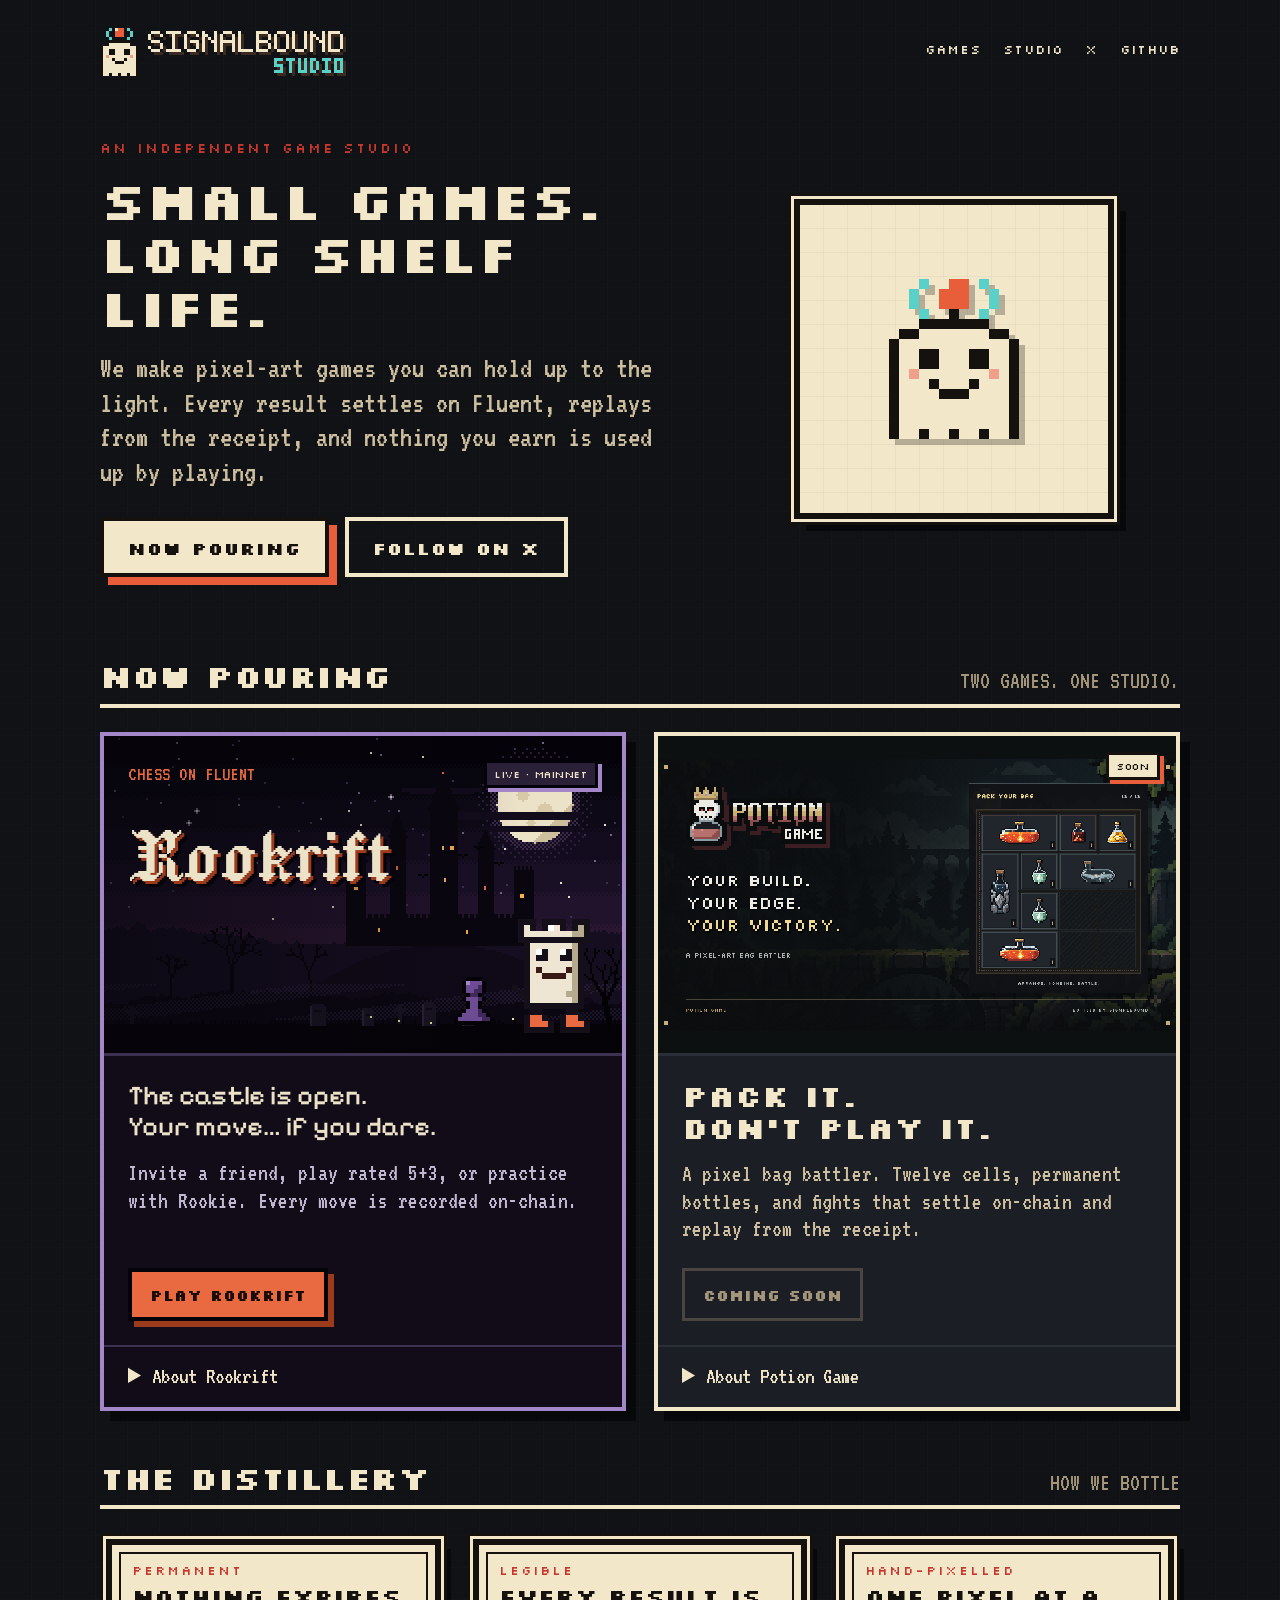
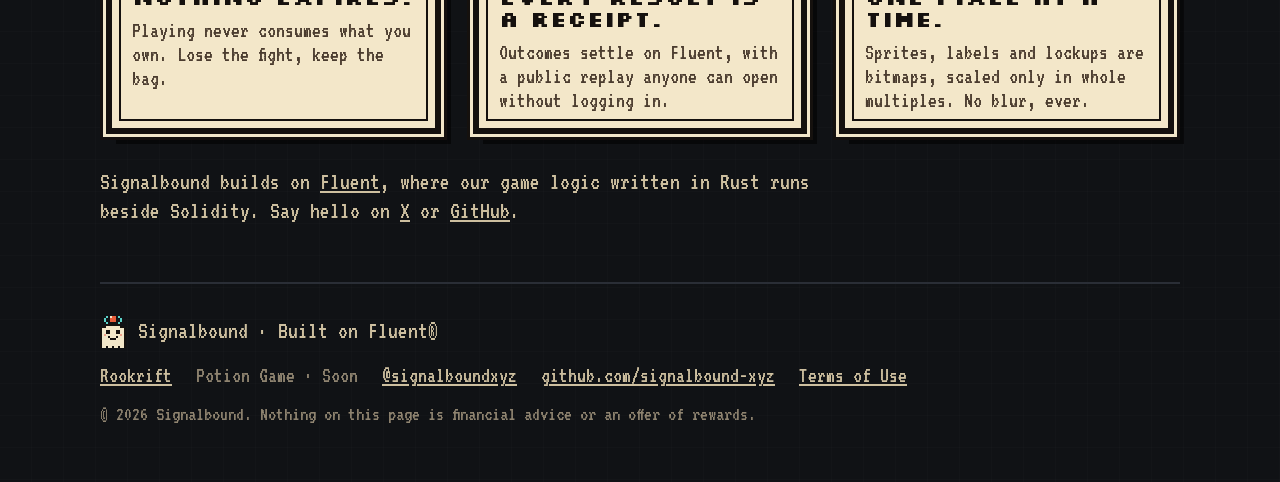
==== commit 6a3ee563: "feat(site): use supplied Potion Game thumbnail" ====
--- a/index.html
+++ b/index.html
@@ -117,28 +117,14 @@
 
       <article class="game-card potion-card" aria-labelledby="pg-name">
         <div class="game-art potion-art">
-          <div class="game-head">
-            <img id="pg-name" class="px game-lockup" src="assets/potion-game-lockup.svg" width="134" height="64" alt="Potion Game">
-            <span class="status">Soon</span>
-          </div>
-          <div class="hero-bag" aria-label="An example bag: twelve cells, eight bottles">
-            <div class="bag">
-              <div class="cell" style="grid-column:1 / span 2;grid-row:1 / span 1"><img src="assets/potions/ember.png" alt="Ember"></div>
-              <div class="cell" style="grid-column:3 / span 1;grid-row:1 / span 1"><img src="assets/potions/cinder.png" alt="Cinder"></div>
-              <div class="cell" style="grid-column:4 / span 1;grid-row:1 / span 1"><img src="assets/potions/focus.png" alt="Focus"></div>
-              <div class="cell" style="grid-column:1 / span 1;grid-row:2 / span 2"><img src="assets/potions/stone.png" alt="Stone"></div>
-              <div class="cell" style="grid-column:2 / span 1;grid-row:2 / span 1"><img src="assets/potions/dew.png" alt="Dew"></div>
-              <div class="cell" style="grid-column:3 / span 1;grid-row:2 / span 1"><img src="assets/potions/dew.png" alt="Dew"></div>
-              <div class="cell" style="grid-column:4 / span 1;grid-row:2 / span 2"><img src="assets/potions/sunfire.png" alt="Sunfire"></div>
-              <div class="cell" style="grid-column:2 / span 2;grid-row:3 / span 1"><img src="assets/potions/bastion.png" alt="Bastion"></div>
-            </div>
-          </div>
+          <img id="pg-name" class="potion-thumbnail px" src="assets/potion-game-thumbnail.png" width="1200" height="630" alt="Potion Game">
+          <span class="status">Soon</span>
         </div>
         <div class="game-summary">
           <h3 id="pg-title" class="tagline">Pack it.<br>Don’t play it.</h3>
           <p class="lede">A pixel bag battler. Twelve cells, permanent bottles, and fights that settle on-chain and replay from the receipt.</p>
           <div class="ctas">
-            <span class="coming-soon">Soon</span>
+            <button class="cta coming-soon" type="button" disabled>Coming soon</button>
           </div>
         </div>
         <details class="game-details">
--- a/site.css
+++ b/site.css
@@ -99,8 +99,6 @@
   box-shadow: 10px 10px 0 0 rgba(0, 0, 0, 0.55);
 }
 .game-art { height: 320px; position: relative; overflow: hidden; border-bottom: 3px solid #2a2e36; }
-.game-head { display: flex; justify-content: space-between; align-items: center; gap: 16px; flex-wrap: wrap; }
-.game-lockup { display: block; width: 134px; height: 64px; } /* 2× of the 67×32 game lockup */
 .status {
   font-family: var(--font-display); font-size: 10px; letter-spacing: 0.5px; text-transform: uppercase; line-height: 1;
   color: var(--ink); background: var(--paper); border: 3px solid var(--ink);
@@ -110,17 +108,17 @@
 .game-summary .lede { font-size: 24px; line-height: 1.15; margin: 0 0 24px; }
 .game-summary .ctas { margin-top: auto; align-items: center; gap: 16px; }
 .game-summary .cta { font-size: 15px; padding: 16px 18px 14px; letter-spacing: 0; }
-.coming-soon {
-  font-family: var(--font-display); font-size: 15px; line-height: 1; text-transform: uppercase;
-  color: #a4967a; border: 3px solid #4a4540; padding: 17px 18px 15px;
+.game-summary .coming-soon, .game-summary .coming-soon:hover {
+  color: #a4967a; background: transparent; border: 3px solid #4a4540;
+  padding: 17px 18px 15px; box-shadow: none; transform: none; cursor: default;
 }
 .tagline {
   font-family: var(--font-display); font-weight: 700;
   font-size: 30px; line-height: 1.05; text-transform: uppercase; margin: 0 0 18px;
 }
-.potion-art { padding: 24px; background: #24272b; }
-.hero-bag { display: grid; place-items: center; margin-top: 18px; }
-.hero-bag .bag { grid-template-columns: repeat(4, 48px); grid-template-rows: repeat(3, 48px); gap: 4px; padding: 8px; border-width: 4px; }
+.potion-art { padding: 0; background: #0c1011; }
+.potion-thumbnail { display: block; width: 100%; height: 100%; object-fit: contain; }
+.potion-art .status { position: absolute; right: 16px; top: 16px; }
 
 .game-details { border-top: 2px solid #2a2e36; }
 .game-details summary { cursor: pointer; color: var(--paper); font-size: 23px; padding: 16px 24px; }
@@ -191,7 +189,6 @@
   .principles { grid-template-columns: 1fr; }
   .game-art { height: 360px; }
   .game-summary { min-height: 340px; }
-  .game-head { gap: 12px; }
   .status { font-size: 9px; }
   .rookrift-name { font-size: 76px; }
   .rookrift-tagline { font-size: 24px; }
@@ -199,14 +196,15 @@
 }
 @media (max-width: 700px) {
   .game-grid { grid-template-columns: 1fr; }
+  .potion-art { height: auto; aspect-ratio: 40 / 21; }
   .game-summary { min-height: 282px; }
   .rookrift-name { font-size: 88px; }
   .rookrift-tagline { font-size: 27px; }
   .tagline { font-size: 30px; }
 }
 @media (max-width: 380px) {
-  .game-art, .game-summary { padding: 20px 16px; }
-  .game-art { height: 350px; }
+  .rookrift-banner, .game-summary { padding: 20px 16px; }
+  .rookrift-banner { height: 350px; }
   .rookrift-name { font-size: 72px; }
   .rookrift-tagline { font-size: 23px; }
   .game-summary .cta { font-size: 14px; padding: 16px 14px 14px; }
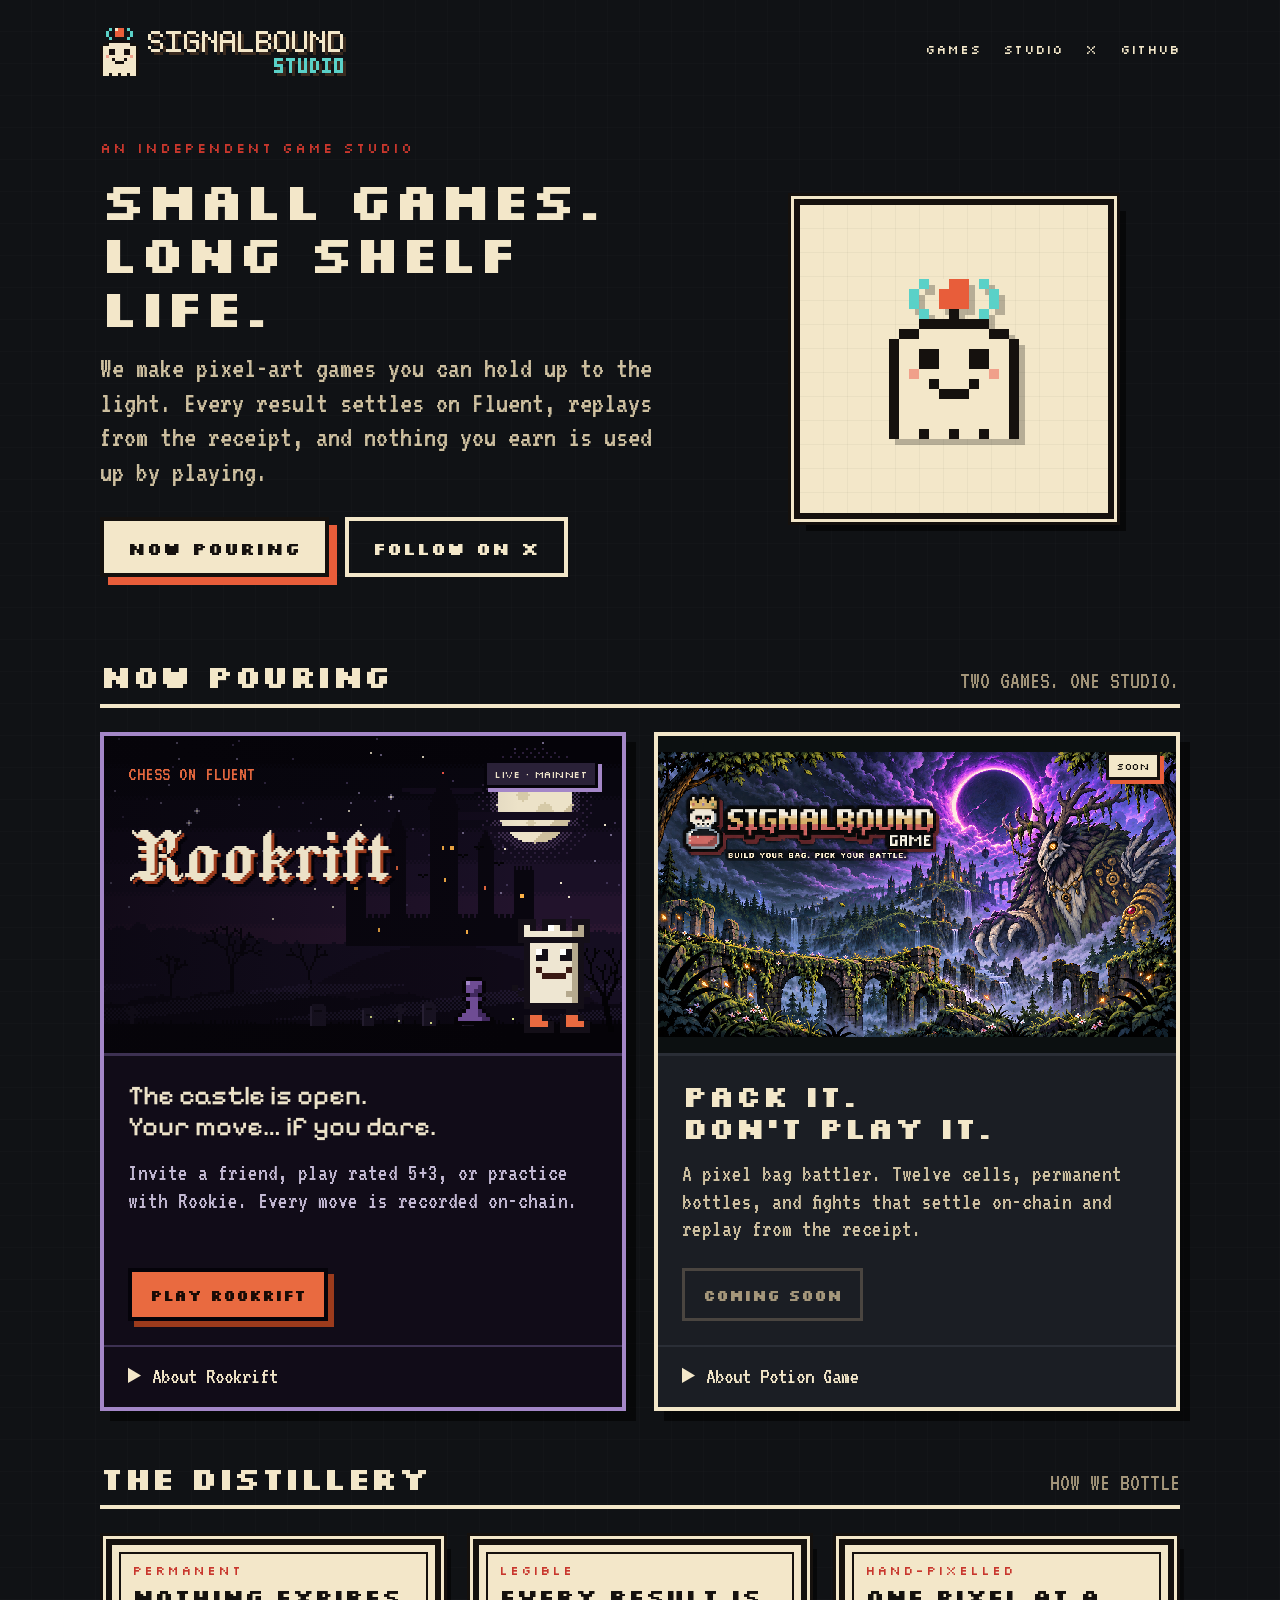
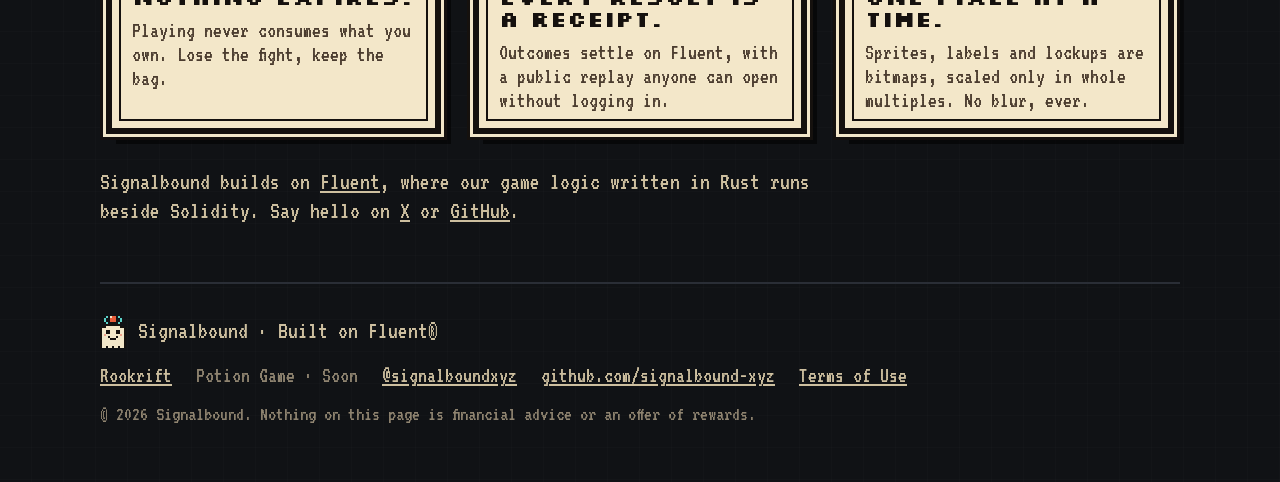
==== commit 7d66a7a1: "feat(site): update Potion Game fantasy thumbnail" ====
--- a/index.html
+++ b/index.html
@@ -117,7 +117,7 @@
 
       <article class="game-card potion-card" aria-labelledby="pg-name">
         <div class="game-art potion-art">
-          <img id="pg-name" class="potion-thumbnail px" src="assets/potion-game-thumbnail.png" width="1200" height="630" alt="Potion Game">
+          <img id="pg-name" class="potion-thumbnail px" src="assets/potion-game-thumbnail.png" width="1224" height="672" alt="Potion Game">
           <span class="status">Soon</span>
         </div>
         <div class="game-summary">
--- a/site.css
+++ b/site.css
@@ -196,7 +196,7 @@
 }
 @media (max-width: 700px) {
   .game-grid { grid-template-columns: 1fr; }
-  .potion-art { height: auto; aspect-ratio: 40 / 21; }
+  .potion-art { height: auto; aspect-ratio: 51 / 28; }
   .game-summary { min-height: 282px; }
   .rookrift-name { font-size: 88px; }
   .rookrift-tagline { font-size: 27px; }
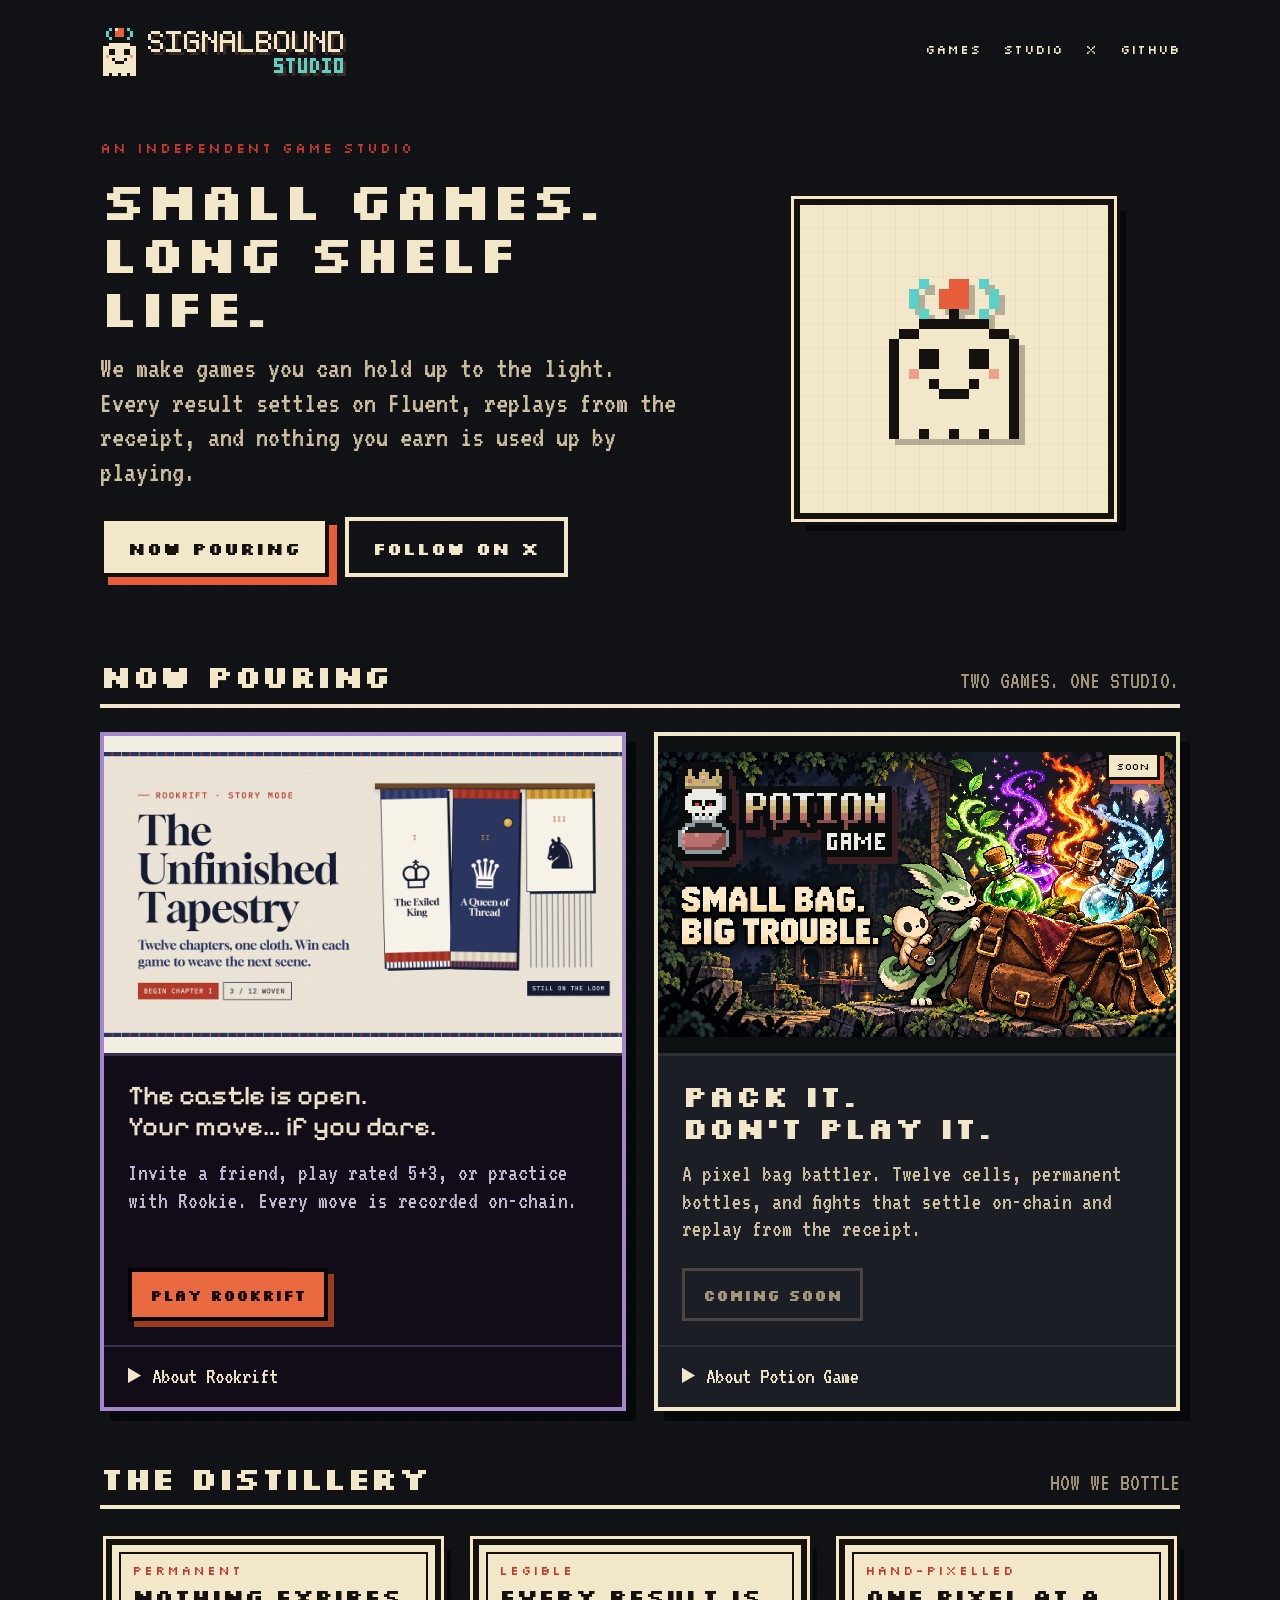
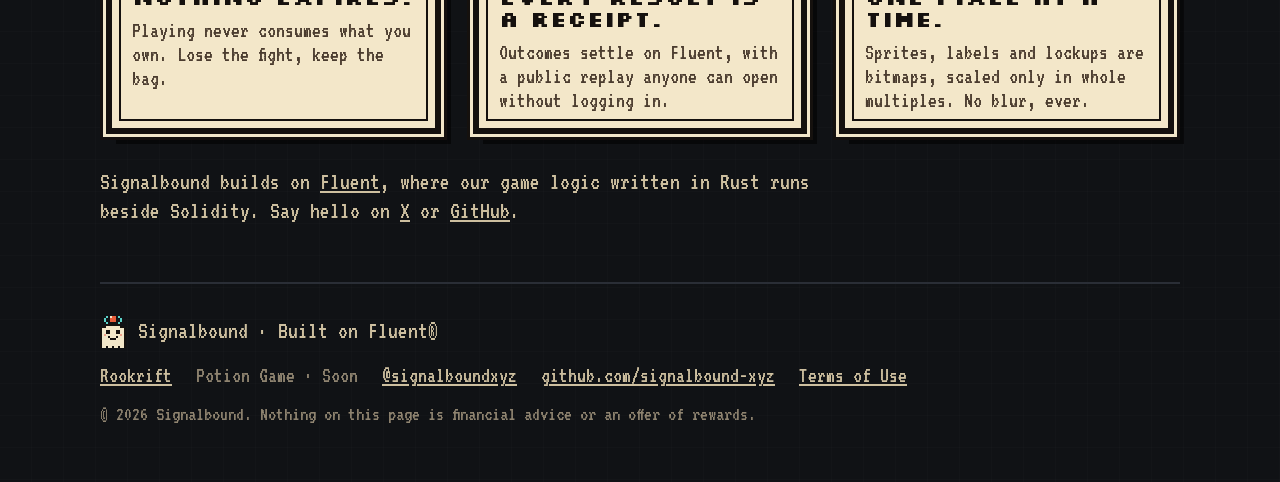
==== commit 4d562afc: "feat(site): refresh Rookrift banner and studio description" ====
--- a/index.html
+++ b/index.html
@@ -4,13 +4,13 @@
 <meta charset="utf-8">
 <meta name="viewport" content="width=device-width, initial-scale=1">
 <title>Signalbound</title>
-<meta name="description" content="Signalbound is an independent pixel-art game studio building on Fluent. Play Rookrift, on-chain chess in a haunted castle. Potion Game, a pixel bag battler, is coming soon.">
+<meta name="description" content="Signalbound is an independent game studio building on Fluent. Play Rookrift, on-chain chess in a haunted castle. Potion Game, a pixel bag battler, is coming soon.">
 <link rel="canonical" href="https://signalbound.xyz/">
 <meta property="og:type" content="website">
 <meta property="og:site_name" content="Signalbound">
 <meta property="og:url" content="https://signalbound.xyz/">
 <meta property="og:title" content="Signalbound — small games, long shelf life">
-<meta property="og:description" content="An independent pixel-art game studio building on Fluent. Play Rookrift. Potion Game is coming soon.">
+<meta property="og:description" content="An independent game studio building on Fluent. Play Rookrift. Potion Game is coming soon.">
 <meta property="og:image" content="https://signalbound.xyz/og.png">
 <meta property="og:image:width" content="1200">
 <meta property="og:image:height" content="630">
@@ -54,7 +54,7 @@
     <div>
       <p class="kicker">An independent game studio</p>
       <h1 id="hero-title">Small games.<br>Long shelf life.</h1>
-      <p class="lede">We make pixel-art games you can hold up to the light. Every result settles on Fluent, replays from the receipt, and nothing you earn is used up by playing.</p>
+      <p class="lede">We make games you can hold up to the light. Every result settles on Fluent, replays from the receipt, and nothing you earn is used up by playing.</p>
       <div class="ctas">
         <a class="cta" href="#games">Now pouring</a>
         <a class="cta ghost" href="https://x.com/signalboundxyz">Follow on X</a>
@@ -75,16 +75,7 @@
     <div class="game-grid">
       <article class="game-card rookrift-card" aria-labelledby="rr-name">
         <div class="game-art rookrift-banner">
-          <img class="rookrift-landscape px" src="assets/rookrift/castle.png" width="306" height="168" alt="">
-          <div class="rookrift-heading">
-            <p class="rookrift-kicker">Chess on Fluent</p>
-            <span class="status">Live · Mainnet</span>
-          </div>
-          <h3 id="rr-name" class="rookrift-name">Rookrift</h3>
-          <div class="rookrift-characters" aria-hidden="true">
-            <img class="px rookrift-pawn" src="assets/rookrift/pawn.svg" width="64" height="64" alt="">
-            <img class="px rookrift-rookie" src="assets/rookrift/rookie.svg" width="96" height="114" alt="">
-          </div>
+          <img id="rr-name" class="rookrift-thumbnail" src="assets/rookrift/banner.png" width="2448" height="1344" alt="Rookrift — The Unfinished Tapestry. Twelve chapters, one cloth.">
         </div>
         <div class="game-summary">
           <p class="rookrift-tagline">The castle is open.<br>Your move… if you dare.</p>
--- a/site.css
+++ b/site.css
@@ -139,29 +139,19 @@
 .game-features > div + div { border-top: 2px solid #2a2e36; }
 .feature-kicker { font-size: 18px; line-height: 1.1; letter-spacing: 0.5px; text-transform: uppercase; color: var(--liquid); margin: 0 0 8px; }
 .game-features h4 { font-family: 'Jacquard 24', monospace; font-size: 34px; font-weight: 400; line-height: 1; margin: 0 0 10px; }
+.potion-card .game-features h4 { font-family: var(--font-display); font-size: 24px; font-weight: 700; line-height: 1.1; }
 .game-features p:last-child { font-size: 23px; line-height: 1.15; color: #cdbf9f; margin: 0; }
 .fine { font-size: 20px; line-height: 1.2; color: #a4967a; margin: 20px 24px 24px; }
 
-/* ---------- Rookrift — the supplied castle, type, and pixel characters ---------- */
+/* ---------- Rookrift — the supplied banner and supporting copy ---------- */
 .rookrift-card { background: #110c18; border-color: #a487c8; color: #ece2c8; }
-.rookrift-banner { isolation: isolate; padding: 24px; border-bottom-color: #3d3152; }
-.rookrift-landscape { position: absolute; z-index: -2; right: 0; top: 0; width: 612px; height: 336px; max-width: none; }
-.rookrift-banner::before {
-  content: ""; position: absolute; z-index: -1; inset: 0;
-  background: linear-gradient(90deg, rgba(7, 5, 11, 0.6), transparent 80%);
-}
-.rookrift-heading { display: flex; justify-content: space-between; align-items: center; gap: 12px; flex-wrap: wrap; margin-bottom: 28px; }
-.rookrift-kicker { font-family: var(--font-body); font-size: 20px; font-weight: 400; line-height: 1.1; letter-spacing: 0.5px; text-transform: uppercase; color: #e96a40; margin: 0; }
-.rookrift-card .status { color: #ece2c8; background: #2a2138; border-color: #05030a; box-shadow: 4px 4px 0 #a487c8; }
-.rookrift-name { font-family: 'Jacquard 24', monospace; font-weight: 400; font-size: 88px; line-height: 0.9; margin: 0; text-shadow: 3px 3px 0 #9c3b1c, 6px 6px 0 #05030a; }
+.rookrift-banner { padding: 0; background: #f3eee2; border-bottom-color: #3d3152; }
+.rookrift-thumbnail { display: block; width: 100%; height: 100%; object-fit: contain; }
 .rookrift-tagline { font-family: 'Pixelify Sans', monospace; font-size: 27px; font-weight: 500; line-height: 1.15; margin: 0 0 18px; }
 .rookrift-card .lede { color: #c2b8d2; }
 .rookrift-card .cta { background: #e96a40; border-color: #05030a; color: #1a0b05; box-shadow: 6px 6px 0 #9c3b1c; }
 .rookrift-card .cta:hover { box-shadow: 4px 4px 0 #9c3b1c; }
 .rookrift-card a:focus-visible, .rookrift-card summary:focus-visible { outline-color: #e4eb91; }
-.rookrift-characters { position: absolute; right: 20px; bottom: 20px; display: flex; align-items: flex-end; }
-.rookrift-pawn { width: 64px; height: 64px; }
-.rookrift-rookie { width: 96px; height: 114px; }
 .rookrift-card .game-details, .rookrift-card .game-details[open] summary { border-color: #3d3152; }
 .rookrift-card .game-features > div + div { border-color: #3d3152; }
 .rookrift-card .feature-kicker { color: #a487c8; }
@@ -190,22 +180,18 @@
   .game-art { height: 360px; }
   .game-summary { min-height: 340px; }
   .status { font-size: 9px; }
-  .rookrift-name { font-size: 76px; }
   .rookrift-tagline { font-size: 24px; }
   .tagline { font-size: 26px; }
 }
 @media (max-width: 700px) {
   .game-grid { grid-template-columns: 1fr; }
-  .potion-art { height: auto; aspect-ratio: 51 / 28; }
+  .rookrift-banner, .potion-art { height: auto; aspect-ratio: 51 / 28; }
   .game-summary { min-height: 282px; }
-  .rookrift-name { font-size: 88px; }
   .rookrift-tagline { font-size: 27px; }
   .tagline { font-size: 30px; }
 }
 @media (max-width: 380px) {
-  .rookrift-banner, .game-summary { padding: 20px 16px; }
-  .rookrift-banner { height: 350px; }
-  .rookrift-name { font-size: 72px; }
+  .game-summary { padding: 20px 16px; }
   .rookrift-tagline { font-size: 23px; }
   .game-summary .cta { font-size: 14px; padding: 16px 14px 14px; }
   .game-details summary { padding-inline: 16px; }
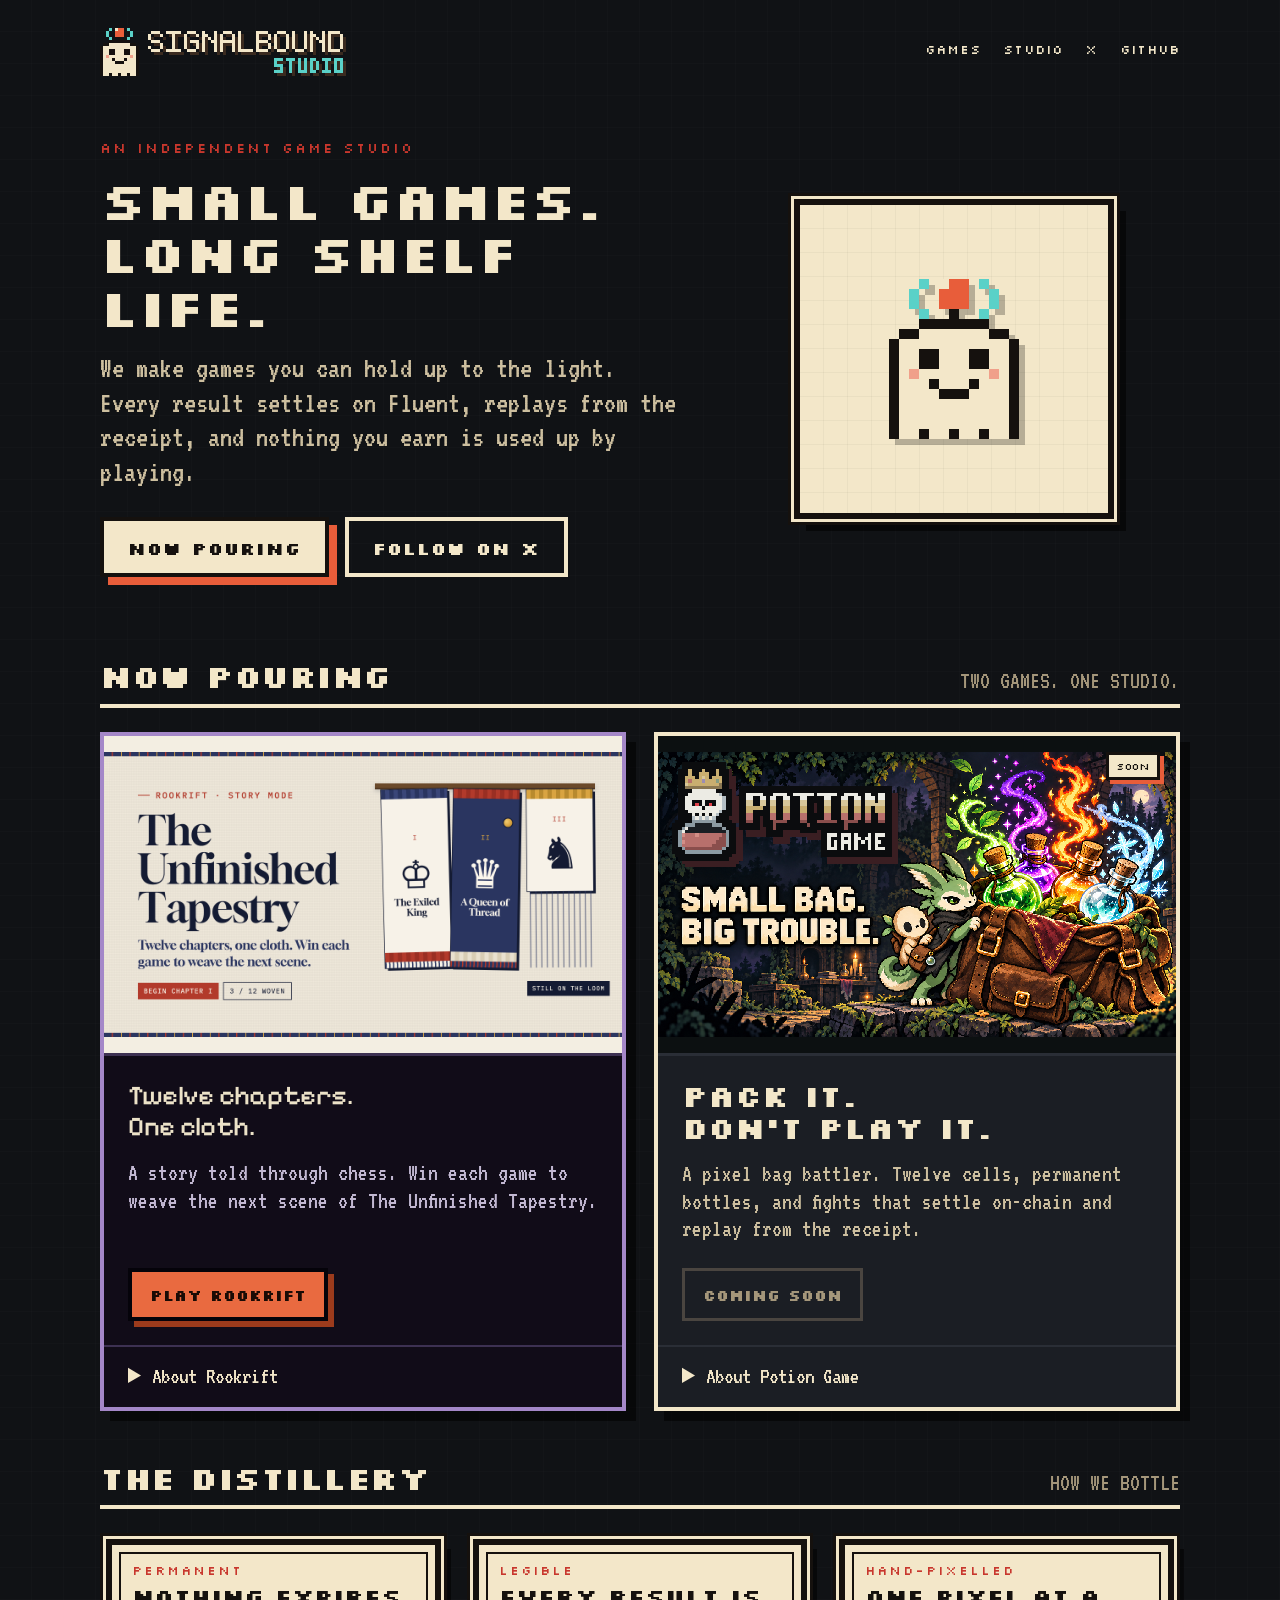
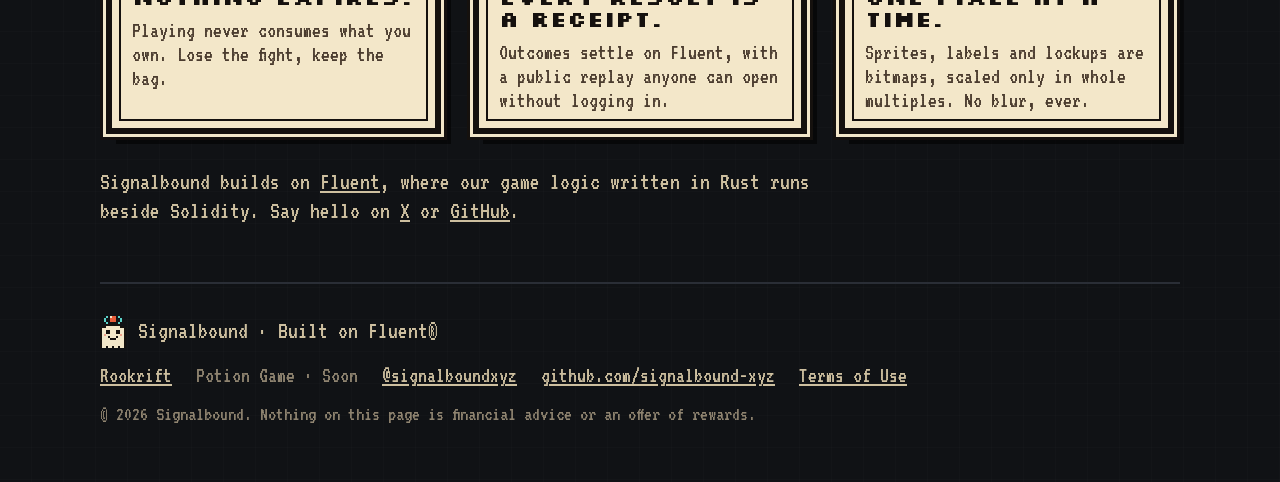
==== commit 3f39a13a: "fix(site): align Rookrift copy with tapestry story" ====
--- a/index.html
+++ b/index.html
@@ -4,7 +4,7 @@
 <meta charset="utf-8">
 <meta name="viewport" content="width=device-width, initial-scale=1">
 <title>Signalbound</title>
-<meta name="description" content="Signalbound is an independent game studio building on Fluent. Play Rookrift, on-chain chess in a haunted castle. Potion Game, a pixel bag battler, is coming soon.">
+<meta name="description" content="Signalbound is an independent game studio building on Fluent. Play Rookrift, a chess story woven across twelve chapters. Potion Game, a pixel bag battler, is coming soon.">
 <link rel="canonical" href="https://signalbound.xyz/">
 <meta property="og:type" content="website">
 <meta property="og:site_name" content="Signalbound">
@@ -78,8 +78,8 @@
           <img id="rr-name" class="rookrift-thumbnail" src="assets/rookrift/banner.png" width="2448" height="1344" alt="Rookrift — The Unfinished Tapestry. Twelve chapters, one cloth.">
         </div>
         <div class="game-summary">
-          <p class="rookrift-tagline">The castle is open.<br>Your move… if you dare.</p>
-          <p class="lede">Invite a friend, play rated 5+3, or practice with Rookie. Every move is recorded on-chain.</p>
+          <p class="rookrift-tagline">Twelve chapters.<br>One cloth.</p>
+          <p class="lede">A story told through chess. Win each game to weave the next scene of The Unfinished Tapestry.</p>
           <div class="ctas">
             <a class="cta" href="https://rookrift.xyz">Play Rookrift</a>
           </div>
@@ -88,19 +88,19 @@
           <summary>About Rookrift</summary>
           <div class="game-features">
             <div>
-              <p class="feature-kicker">Across the board</p>
-              <h4>Bring a friend.</h4>
-              <p>Share a table link. Play a casual match or put your rating on the line.</p>
+              <p class="feature-kicker">Story mode</p>
+              <h4>Play the next chapter.</h4>
+              <p>Twelve chapters form one story, with a chess game at every step.</p>
             </div>
             <div>
-              <p class="feature-kicker">Meet the resident</p>
-              <h4>Practice with Rookie.</h4>
-              <p>A beginner AI in orange shoes. No rating, just you and the castle’s rook.</p>
+              <p class="feature-kicker">On the loom</p>
+              <h4>Weave with every win.</h4>
+              <p>Win a game to add the next scene to your tapestry.</p>
             </div>
             <div>
-              <p class="feature-kicker">Leave a trace</p>
-              <h4>Replay every move.</h4>
-              <p>Moves settle on Fluent. Watch a table or review the game without an account.</p>
+              <p class="feature-kicker">First threads</p>
+              <h4>Meet the cast.</h4>
+              <p>The Exiled King. A Queen of Thread. Each chapter adds another piece to the cloth.</p>
             </div>
           </div>
         </details>
